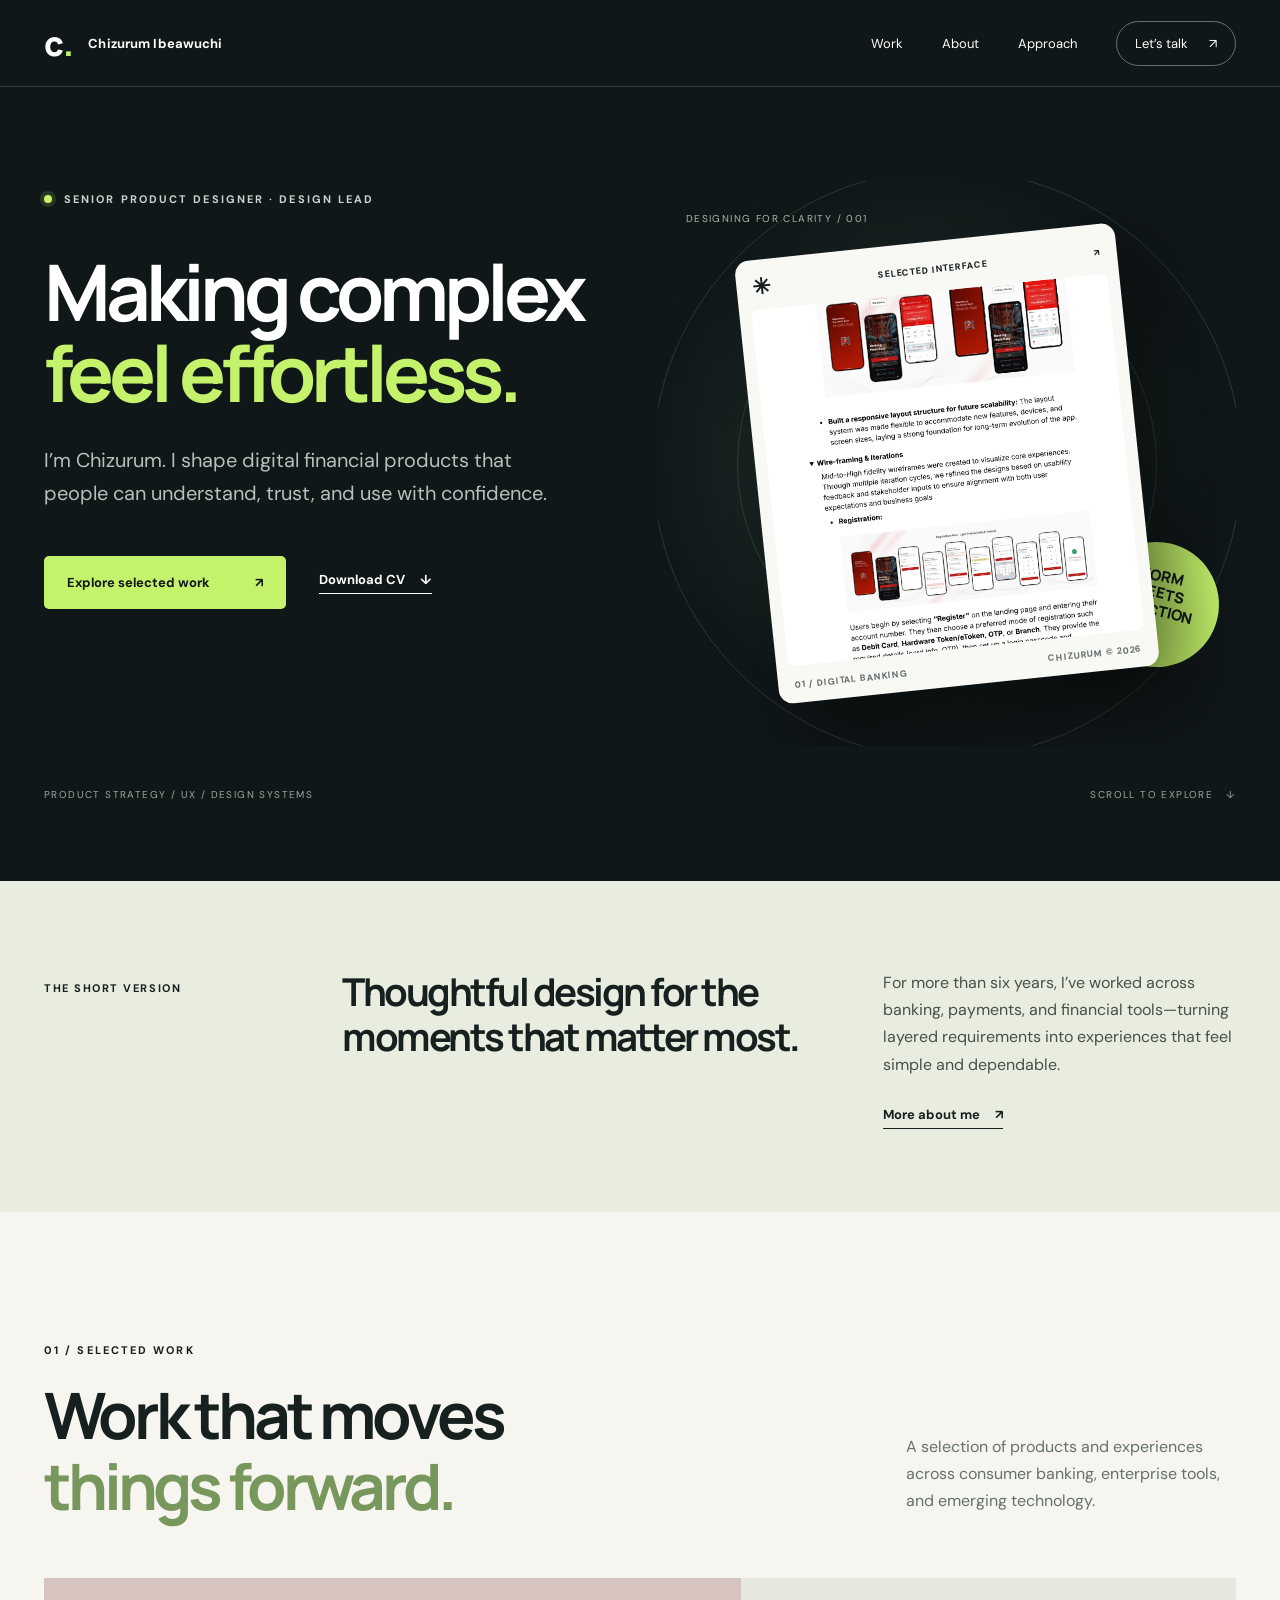
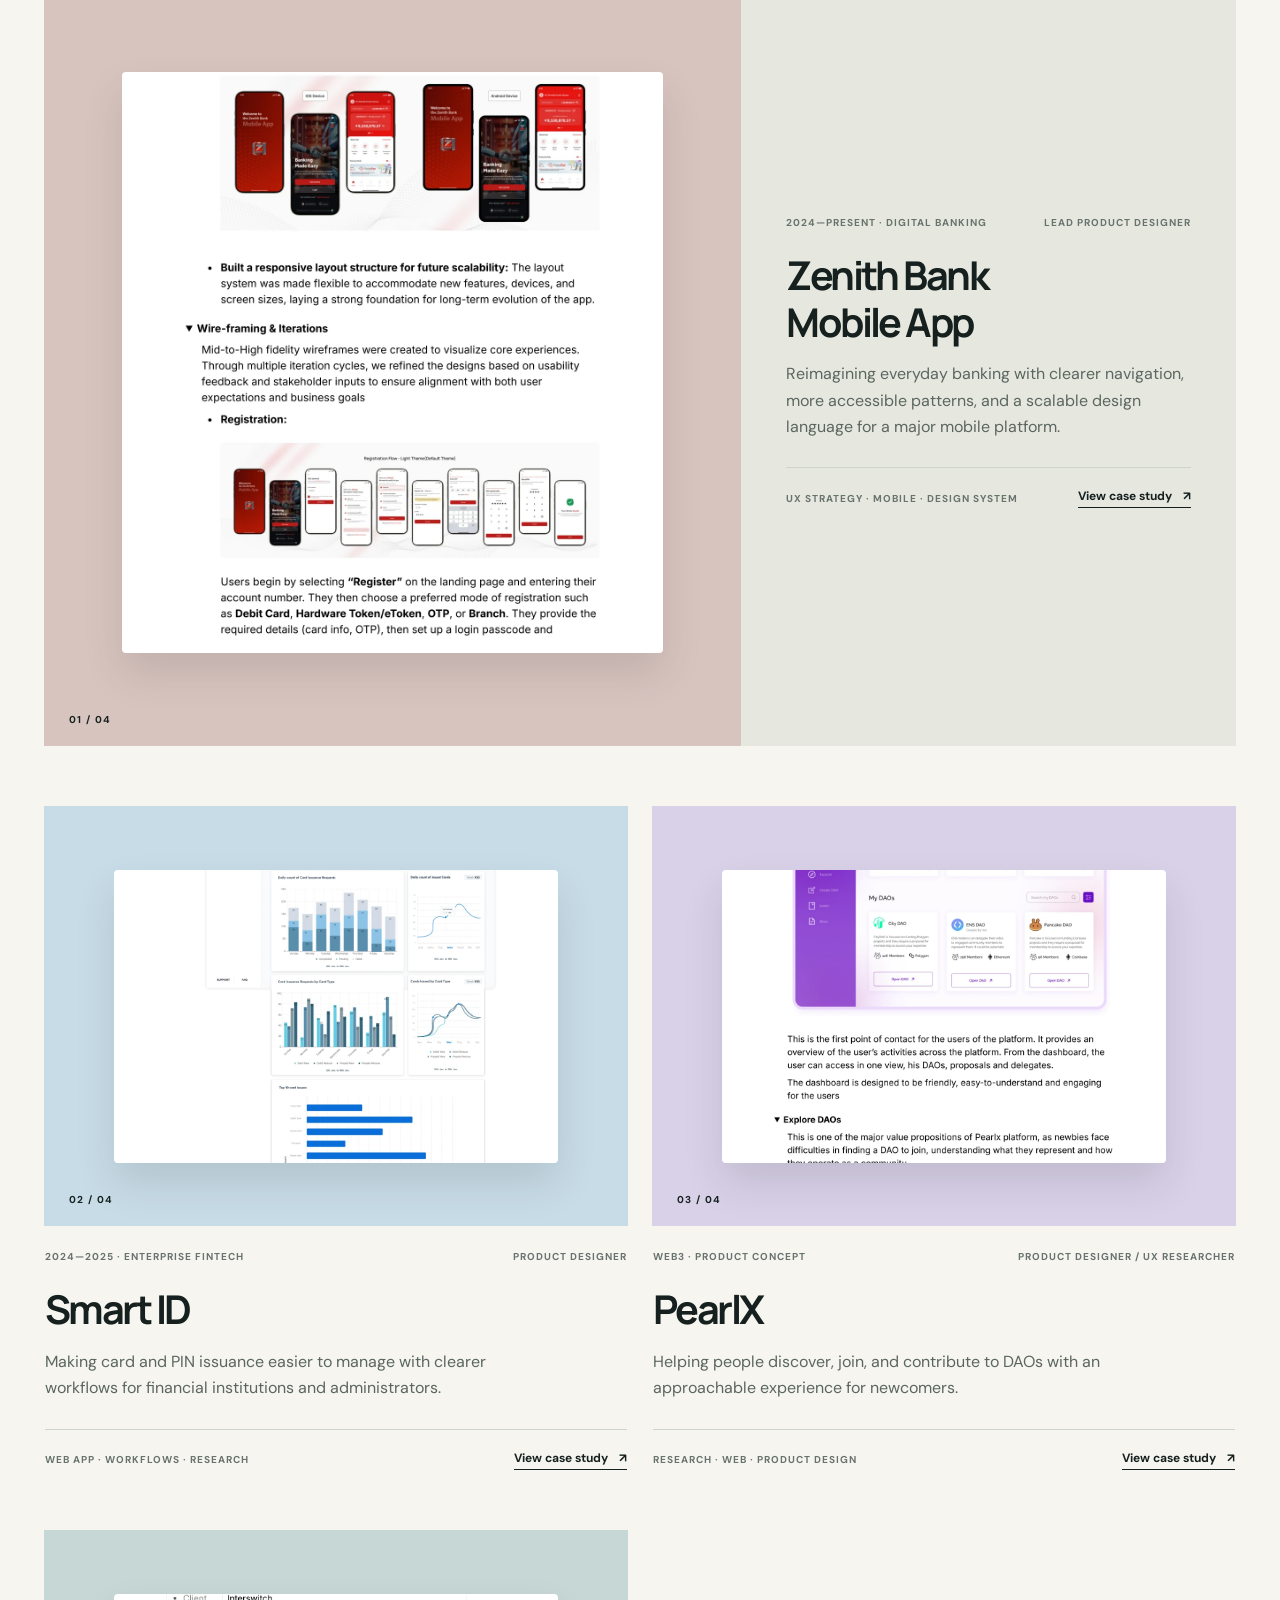
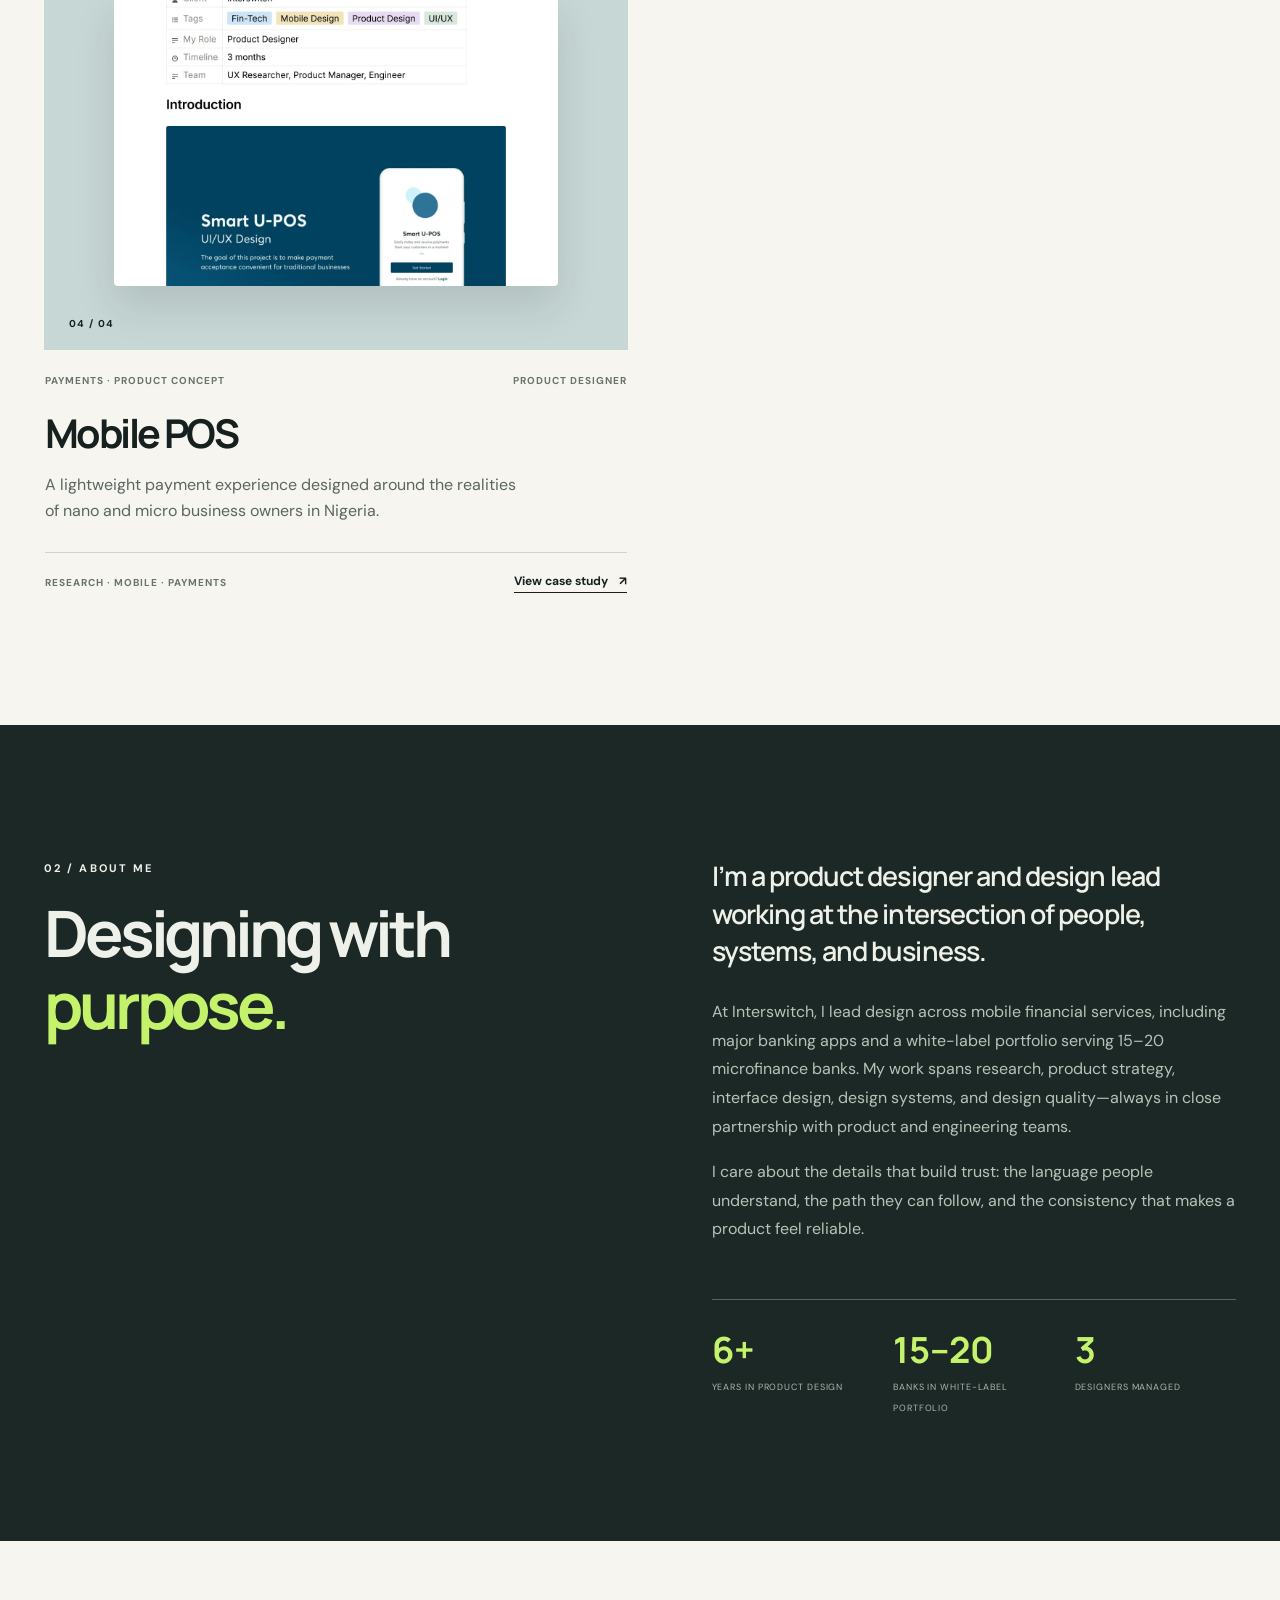
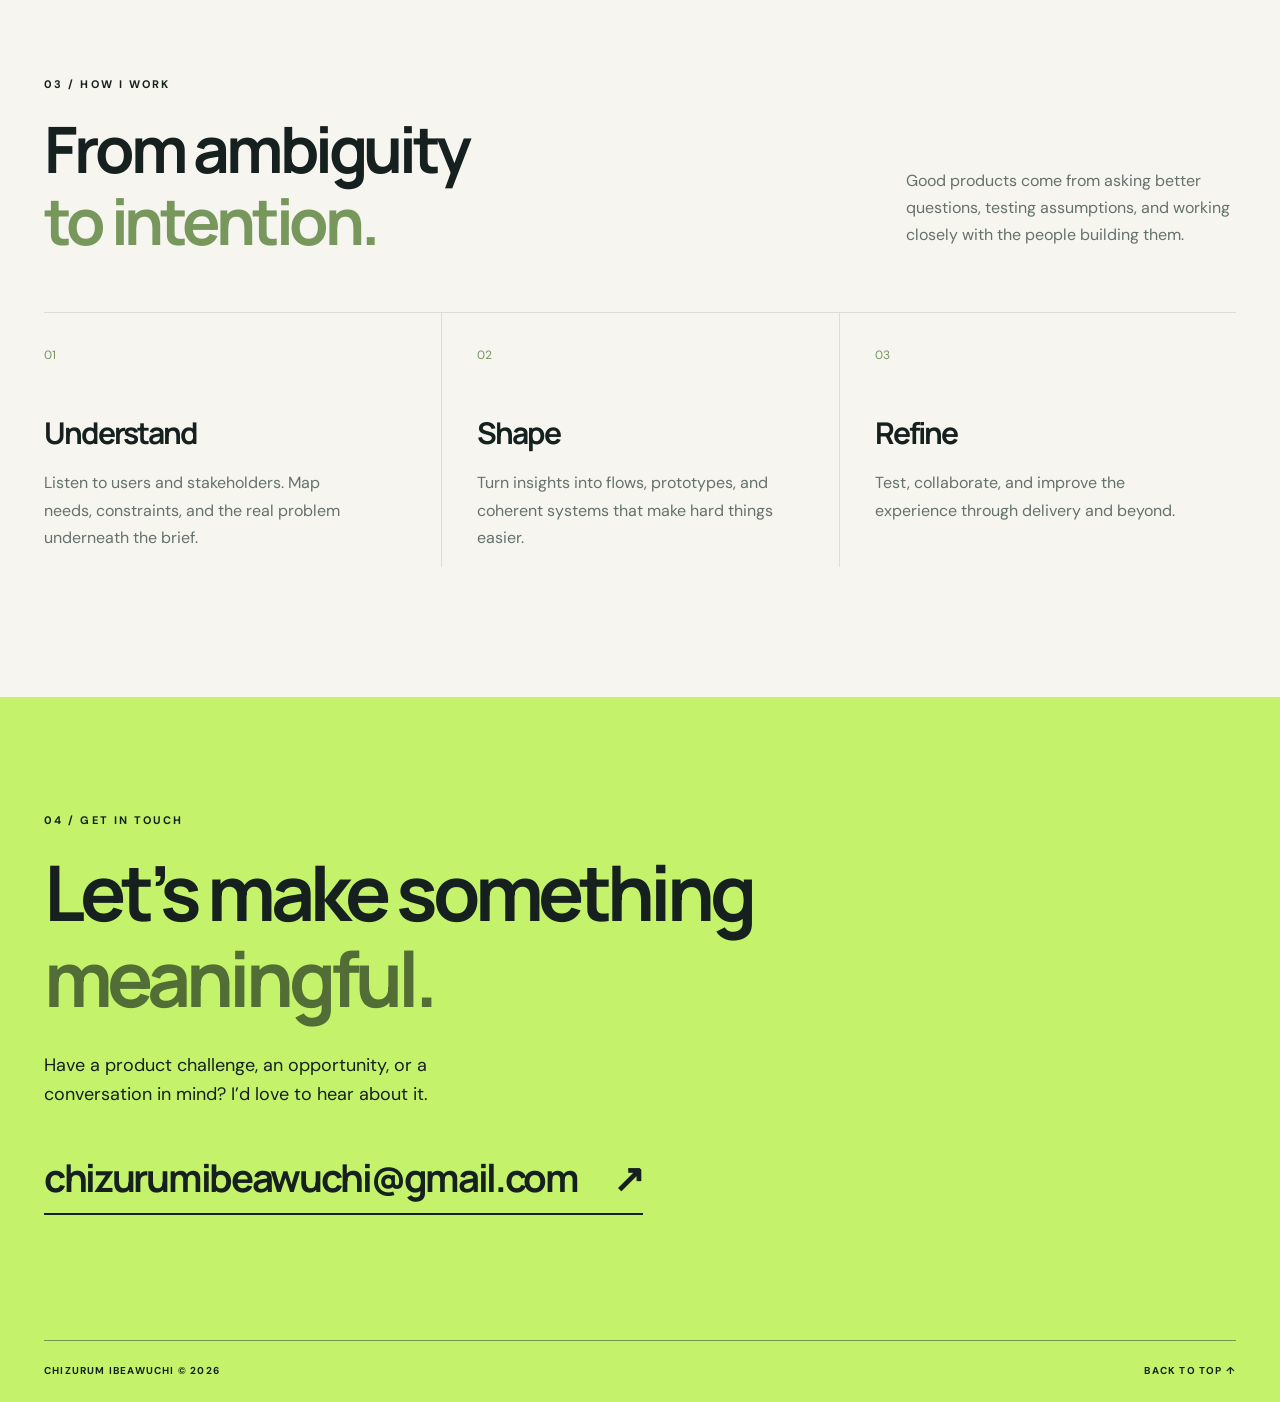
==== index.html @ 9cf3f2aa "first commit on Chizurum's Portfolio" ====
<!doctype html>
<html lang="en">
<head>
  <meta charset="utf-8">
  <meta name="viewport" content="width=device-width, initial-scale=1">
  <meta name="theme-color" content="#101719">
  <meta name="description" content="Chizurum Ibeawuchi is a senior product designer and design lead creating clear, trusted experiences for digital finance.">
  <title>Chizurum Ibeawuchi — Senior Product Designer</title>
  <link rel="stylesheet" href="styles.css">
  <script src="script.js" defer></script>
</head>
<body>
  <a class="skip" href="#main">Skip to content</a>
  <header class="site-header">
    <div class="wrap nav">
      <a class="brand" href="#top" aria-label="Chizurum Ibeawuchi, home"><span class="brand-mark">c<span>.</span></span><span>Chizurum Ibeawuchi</span></a>
      <button class="menu-toggle" type="button" aria-controls="primary-nav" aria-expanded="false" aria-label="Open menu"><span></span><span></span></button>
      <nav id="primary-nav" class="primary-nav" aria-label="Primary navigation">
        <a href="#work">Work</a><a href="#about">About</a><a href="#approach">Approach</a><a href="#contact" class="nav-contact">Let’s talk <span aria-hidden="true">↗</span></a>
      </nav>
    </div>
  </header>

  <main id="main">
    <section class="hero wrap" id="top">
      <div class="hero-copy">
        <p class="eyebrow"><span class="status-dot"></span> SENIOR PRODUCT DESIGNER · DESIGN LEAD</p>
        <h1>Making complex<br><em>feel effortless.</em></h1>
        <p class="hero-intro">I’m Chizurum. I shape digital financial products that people can understand, trust, and use with confidence.</p>
        <div class="hero-actions"><a class="button button-light" href="#work">Explore selected work <span aria-hidden="true">↗</span></a><a class="text-link" href="assets/Chizurum-Ibeawuchi-CV.pdf" download>Download CV <span aria-hidden="true">↓</span></a></div>
      </div>
      <div class="hero-art" aria-label="Abstract editorial composition with a mobile banking design preview">
        <div class="orbit orbit-one"></div><div class="orbit orbit-two"></div><span class="art-label">DESIGNING FOR CLARITY / 001</span>
        <div class="art-panel"><div class="art-panel-head"><span class="art-symbol">✳</span><span>SELECTED INTERFACE</span><span>↗</span></div><img src="assets/zenith.webp" alt="Zenith Bank mobile app interface explorations" fetchpriority="high"><div class="art-panel-foot">01 / DIGITAL BANKING <span>CHIZURUM © 2026</span></div></div>
        <span class="art-stamp">FORM<br>MEETS<br>FUNCTION<span>↗</span></span>
      </div>
      <div class="hero-bottom"><span>PRODUCT STRATEGY / UX / DESIGN SYSTEMS</span><a href="#work">SCROLL TO EXPLORE <span aria-hidden="true">↓</span></a></div>
    </section>

    <section class="intro-band"><div class="wrap intro-grid"><p>THE SHORT VERSION</p><h2>Thoughtful design for the moments that matter most.</h2><div><p>For more than six years, I’ve worked across banking, payments, and financial tools—turning layered requirements into experiences that feel simple and dependable.</p><a href="#about" class="inline-link">More about me <span aria-hidden="true">↗</span></a></div></div></section>

    <section class="work-section wrap" id="work"><div class="section-heading"><div><p class="section-kicker">01 / SELECTED WORK</p><h2>Work that moves<br><em>things forward.</em></h2></div><p>A selection of products and experiences across consumer banking, enterprise tools, and emerging technology.</p></div>
      <div class="projects">
        <article class="project project-featured" id="zenith"><div class="project-visual visual-red"><img src="assets/zenith.webp" alt="Screens from the Zenith Bank mobile app redesign" loading="lazy"><span class="visual-index">01 / 04</span></div><div class="project-info"><div class="project-meta"><span>2024—PRESENT · DIGITAL BANKING</span><span>LEAD PRODUCT DESIGNER</span></div><h3>Zenith Bank<br>Mobile App</h3><p>Reimagining everyday banking with clearer navigation, more accessible patterns, and a scalable design language for a major mobile platform.</p><div class="project-foot"><span>UX STRATEGY · MOBILE · DESIGN SYSTEM</span><a href="case-study.html?project=zenith" aria-label="Read Zenith Bank case study">View case study <span aria-hidden="true">↗</span></a></div></div></article>
        <article class="project" id="smart-id"><div class="project-visual visual-blue"><img src="assets/smart-id.webp" alt="Smart ID reporting dashboard interface" loading="lazy"><span class="visual-index">02 / 04</span></div><div class="project-info"><div class="project-meta"><span>2024—2025 · ENTERPRISE FINTECH</span><span>PRODUCT DESIGNER</span></div><h3>Smart ID</h3><p>Making card and PIN issuance easier to manage with clearer workflows for financial institutions and administrators.</p><div class="project-foot"><span>WEB APP · WORKFLOWS · RESEARCH</span><a href="case-study.html?project=smart-id" aria-label="Read Smart ID case study">View case study <span aria-hidden="true">↗</span></a></div></div></article>
        <article class="project" id="pearlx"><div class="project-visual visual-purple"><img src="assets/pearlx.webp" alt="PearlX DAO discovery interface" loading="lazy"><span class="visual-index">03 / 04</span></div><div class="project-info"><div class="project-meta"><span>WEB3 · PRODUCT CONCEPT</span><span>PRODUCT DESIGNER / UX RESEARCHER</span></div><h3>PearlX</h3><p>Helping people discover, join, and contribute to DAOs with an approachable experience for newcomers.</p><div class="project-foot"><span>RESEARCH · WEB · PRODUCT DESIGN</span><a href="case-study.html?project=pearlx" aria-label="Read PearlX case study">View case study <span aria-hidden="true">↗</span></a></div></div></article>
        <article class="project" id="mobile-pos"><div class="project-visual visual-teal"><img src="assets/mobile-pos.webp" alt="Mobile POS product concept presentation" loading="lazy"><span class="visual-index">04 / 04</span></div><div class="project-info"><div class="project-meta"><span>PAYMENTS · PRODUCT CONCEPT</span><span>PRODUCT DESIGNER</span></div><h3>Mobile POS</h3><p>A lightweight payment experience designed around the realities of nano and micro business owners in Nigeria.</p><div class="project-foot"><span>RESEARCH · MOBILE · PAYMENTS</span><a href="case-study.html?project=mobile-pos" aria-label="Read Mobile POS case study">View case study <span aria-hidden="true">↗</span></a></div></div></article>
      </div>
    </section>

    <section class="about-section" id="about"><div class="wrap about-grid"><div><p class="section-kicker">02 / ABOUT ME</p><h2>Designing with<br><em>purpose.</em></h2></div><div class="about-copy"><p class="lead">I’m a product designer and design lead working at the intersection of people, systems, and business.</p><p>At Interswitch, I lead design across mobile financial services, including major banking apps and a white-label portfolio serving 15–20 microfinance banks. My work spans research, product strategy, interface design, design systems, and design quality—always in close partnership with product and engineering teams.</p><p>I care about the details that build trust: the language people understand, the path they can follow, and the consistency that makes a product feel reliable.</p><div class="about-stats"><div><strong>6+</strong><span>YEARS IN PRODUCT DESIGN</span></div><div><strong>15–20</strong><span>BANKS IN WHITE-LABEL PORTFOLIO</span></div><div><strong>3</strong><span>DESIGNERS MANAGED</span></div></div></div></div></section>

    <section class="approach-section wrap" id="approach"><div class="section-heading"><div><p class="section-kicker">03 / HOW I WORK</p><h2>From ambiguity<br><em>to intention.</em></h2></div><p>Good products come from asking better questions, testing assumptions, and working closely with the people building them.</p></div><div class="approach-grid"><div><span>01</span><h3>Understand</h3><p>Listen to users and stakeholders. Map needs, constraints, and the real problem underneath the brief.</p></div><div><span>02</span><h3>Shape</h3><p>Turn insights into flows, prototypes, and coherent systems that make hard things easier.</p></div><div><span>03</span><h3>Refine</h3><p>Test, collaborate, and improve the experience through delivery and beyond.</p></div></div></section>

    <section class="contact-section" id="contact"><div class="wrap contact-inner"><p class="section-kicker">04 / GET IN TOUCH</p><h2>Let’s make something<br><em>meaningful.</em></h2><p>Have a product challenge, an opportunity, or a conversation in mind? I’d love to hear about it.</p><a class="contact-mail" href="mailto:chizurumibeawuchi@gmail.com">chizurumibeawuchi@gmail.com <span aria-hidden="true">↗</span></a><div class="contact-bottom"><span>CHIZURUM IBEAWUCHI © <span id="year">2026</span></span><a href="#top">BACK TO TOP ↑</a></div></div></section>
  </main>
</body>
</html>
---- styles.css ----
@import url('https://fonts.googleapis.com/css2?family=DM+Sans:wght@400;500;600;700&family=Manrope:wght@400;500;600;700;800&display=swap');
:root{--ink:#15201f;--muted:#65716d;--cream:#f6f5f0;--line:#d9ded6;--accent:#c4f36b;--dark:#101719}*{box-sizing:border-box}html{scroll-behavior:smooth}body{margin:0;background:var(--cream);color:var(--ink);font-family:'DM Sans',Arial,sans-serif}a{color:inherit;text-decoration:none}button{font:inherit}img{display:block;max-width:100%}::selection{background:#c4f36b;color:#15201f}.wrap{width:min(1376px,calc(100% - 88px));margin:auto}.skip{position:absolute;top:-60px;left:20px;background:white;padding:12px;z-index:20}.skip:focus{top:12px}.site-header{background:var(--dark);color:white;position:relative;z-index:10;border-bottom:1px solid #37403c}.nav{height:86px;display:flex;justify-content:space-between;align-items:center}.brand{display:flex;align-items:center;gap:14px;font-size:13px;font-weight:700;letter-spacing:.01em}.brand-mark{font-family:Manrope,sans-serif;font-size:34px;font-weight:800;line-height:1}.brand-mark span{color:var(--accent)}.primary-nav{display:flex;align-items:center;gap:39px;font-size:13px}.primary-nav a:hover,.primary-nav a:focus-visible{color:var(--accent)}.nav-contact{border:1px solid #65706a;padding:13px 18px;border-radius:30px}.nav-contact span{margin-left:18px}.menu-toggle{display:none}.hero{min-height:750px;background:var(--dark);color:white;display:grid;grid-template-columns:1.03fr .97fr;position:relative;padding-top:94px;padding-bottom:80px}.hero:before{content:'';position:absolute;inset:0 calc((min(1376px,100vw - 88px) - 100vw)/2);background:var(--dark);z-index:-1}.eyebrow,.section-kicker{font-size:11px;font-weight:700;letter-spacing:.19em}.eyebrow{color:#cbd3ca;display:flex;align-items:center;gap:12px}.status-dot{height:8px;width:8px;background:var(--accent);border-radius:50%;box-shadow:0 0 0 4px #c4f36b24}.hero h1,h2,h3{font-family:Manrope,Arial,sans-serif;letter-spacing:-.065em}.hero h1{font-size:clamp(64px,6.1vw,104px);line-height:1.04;margin:45px 0 31px;font-weight:700}.hero h1 em,.section-heading h2 em,.about-grid h2 em,.contact-inner h2 em{font-style:normal;color:var(--accent)}.hero-intro{color:#b7c0b9;font-size:20px;line-height:1.65;max-width:520px}.hero-actions{display:flex;align-items:center;gap:33px;margin-top:46px}.button{display:inline-flex;align-items:center;gap:45px;padding:18px 23px;border-radius:5px;font-weight:700;font-size:13px;transition:transform .2s,background .2s}.button:hover{transform:translateY(-3px)}.button-light{background:var(--accent);color:var(--dark)}.button-light:hover{background:#d7ff8d}.text-link,.inline-link{font-size:13px;font-weight:700;border-bottom:1px solid currentColor;padding-bottom:5px}.text-link span,.inline-link span{margin-left:12px}.hero-art{min-height:565px;position:relative;display:flex;align-items:center;justify-content:center;overflow:hidden;background:radial-gradient(circle at 47% 48%,#293b34,#101719 66%)}.orbit{position:absolute;border:1px solid #67816450;border-radius:50%;width:590px;height:590px}.orbit-two{width:420px;height:420px}.art-label{position:absolute;top:31px;left:28px;color:#acb9aa;font-size:10px;letter-spacing:.14em}.art-panel{position:relative;width:min(66%,385px);height:445px;background:#f8f8f5;border-radius:14px;padding:12px;box-shadow:24px 34px 75px #0008;transform:rotate(-6deg);z-index:1;display:flex;flex-direction:column}.art-panel-head,.art-panel-foot{color:#17201c;display:flex;justify-content:space-between;align-items:center;font-size:9px;letter-spacing:.1em;font-weight:800;padding:5px 4px 11px}.art-symbol{font-size:22px;line-height:1}.art-panel img{width:100%;height:calc(100% - 63px);object-fit:cover;object-position:center 48%;border-radius:8px}.art-panel-foot{padding:13px 4px 3px;color:#66716b}.art-stamp{position:absolute;right:3%;bottom:14%;background:var(--accent);color:#15201f;border-radius:50%;width:125px;height:125px;display:flex;flex-direction:column;justify-content:center;align-items:center;text-align:center;transform:rotate(13deg);font:800 15px/1.18 Manrope}.art-stamp span{margin-top:5px}.hero-bottom{grid-column:1/-1;display:flex;justify-content:space-between;align-self:end;padding-top:42px;color:#9aaa9f;font-size:10px;letter-spacing:.14em}.hero-bottom a:hover{color:var(--accent)}.hero-bottom a span{margin-left:8px}.intro-band{background:#e9eddf;padding:88px 0}.intro-grid{display:grid;grid-template-columns:1fr 2fr 1.45fr;gap:55px;align-items:start}.intro-grid>p{font-size:11px;font-weight:700;letter-spacing:.14em;margin-top:12px}.intro-grid h2{font-size:clamp(31px,3vw,46px);line-height:1.18;margin:0}.intro-grid>div p{line-height:1.7;color:#46514b;margin:0 0 25px}.section-heading{display:flex;align-items:end;justify-content:space-between;gap:40px;margin-bottom:56px}.section-heading h2,.about-grid h2,.contact-inner h2{font-size:clamp(45px,5vw,75px);line-height:1.12;margin:22px 0 0}.section-heading h2 em,.about-grid h2 em{color:#78975c}.section-heading>p{max-width:330px;line-height:1.7;color:var(--muted);margin:0 0 8px}.work-section{padding-top:120px;padding-bottom:132px}.projects{display:grid;grid-template-columns:repeat(2,1fr);gap:60px 24px}.project{min-width:0}.project-featured{grid-column:span 2;display:grid;grid-template-columns:1.17fr .83fr;min-height:520px}.project-visual{height:420px;position:relative;overflow:hidden;padding:34px;display:flex;align-items:center;justify-content:center}.project-featured .project-visual{height:auto}.visual-red{background:#d8c4bf}.visual-blue{background:#c8dce7}.visual-purple{background:#d9d1e8}.visual-teal{background:#c7d7d5}.project-visual img{width:86%;height:83%;object-fit:cover;object-position:center;border-radius:4px;box-shadow:0 20px 40px #1a24241f;transition:transform .5s}.project:hover .project-visual img{transform:scale(1.045) rotate(-1deg)}.visual-index{position:absolute;bottom:20px;left:25px;font-size:10px;letter-spacing:.14em;font-weight:700}.project-info{padding:24px 1px 0}.project-featured .project-info{background:#e6e8df;padding:51px 45px;display:flex;flex-direction:column;justify-content:center}.project-meta,.project-foot{display:flex;justify-content:space-between;gap:16px;font-size:10px;letter-spacing:.1em;font-weight:700;color:#68736e}.project h3{font-size:clamp(32px,3.1vw,49px);line-height:1.17;margin:23px 0 16px}.project-info>p{max-width:480px;line-height:1.65;color:#5b6660;margin:0 0 27px}.project-foot{border-top:1px solid #cdd5cb;padding-top:20px;align-items:center}.project-foot a{color:var(--ink);font-size:12px;letter-spacing:0;white-space:nowrap;border-bottom:1px solid var(--ink);padding-bottom:3px}.project-foot a span{margin-left:8px}.project-foot a:hover{color:#698b3f}.about-section{background:#1c2826;color:#eef1e9;padding:125px 0}.about-grid{display:grid;grid-template-columns:1fr 1fr;gap:12%}.about-grid h2 em{color:var(--accent)}.about-copy .lead{font:600 clamp(23px,2.1vw,31px)/1.4 Manrope;letter-spacing:-.035em;margin:7px 0 28px}.about-copy>p:not(.lead){line-height:1.8;color:#b7c3b8}.about-stats{display:grid;grid-template-columns:repeat(3,1fr);gap:20px;margin-top:55px;padding-top:25px;border-top:1px solid #56645a}.about-stats strong{display:block;color:var(--accent);font:700 36px Manrope}.about-stats span{font-size:9px;letter-spacing:.1em;color:#a9baaa}.approach-section{padding-top:125px;padding-bottom:130px}.approach-grid{display:grid;grid-template-columns:repeat(3,1fr);border-top:1px solid var(--line)}.approach-grid>div{padding:30px 35px 0 0}.approach-grid>div+div{border-left:1px solid var(--line);padding-left:35px}.approach-grid span{font-size:12px;color:#77945e}.approach-grid h3{font-size:30px;margin:48px 0 12px}.approach-grid p{line-height:1.7;color:var(--muted);max-width:310px}.contact-section{background:#c4f36b;padding:105px 0 25px}.contact-inner h2{font-size:clamp(52px,6vw,91px)}.contact-inner h2 em{color:#526d35}.contact-inner>p:not(.section-kicker){font-size:18px;max-width:460px;line-height:1.6;margin:30px 0 42px}.contact-mail{font:700 clamp(20px,3vw,42px) Manrope;letter-spacing:-.06em;border-bottom:2px solid currentColor;padding-bottom:9px;display:inline-flex;align-items:center;gap:35px;max-width:100%;overflow-wrap:anywhere}.contact-mail:hover{opacity:.65}.contact-bottom{display:flex;justify-content:space-between;margin-top:125px;border-top:1px solid #73954c;padding-top:23px;font-size:10px;letter-spacing:.12em;font-weight:700}.case-main{background:var(--cream)}.case-hero{padding:80px 0 60px}.back-link{font-size:12px;font-weight:700;border-bottom:1px solid;padding-bottom:5px}.case-hero h1{font:700 clamp(58px,7vw,110px)/1.04 Manrope;letter-spacing:-.075em;margin:55px 0 25px}.case-hero>p{max-width:680px;font-size:21px;line-height:1.55;color:#53615a}.case-cover{height:580px;display:flex;align-items:center;justify-content:center;padding:55px}.case-cover img{width:min(850px,90%);height:90%;object-fit:cover;object-position:center;box-shadow:0 22px 65px #0002}.case-body{display:grid;grid-template-columns:1fr 2fr;gap:80px;padding-top:80px;padding-bottom:130px}.case-aside{font-size:11px;letter-spacing:.08em;font-weight:700}.case-aside div{padding:16px 0;border-top:1px solid var(--line)}.case-aside span{display:block;color:#77857c;margin-bottom:7px}.case-content section{margin-bottom:55px}.case-content h2{font-size:34px;margin:0 0 18px}.case-content p,.case-content li{font-size:17px;line-height:1.8;color:#56635d}.case-content ul{padding-left:20px}.case-next{border-top:1px solid var(--line);padding:35px 0 100px;font-size:18px;font-weight:700}.case-next a{border-bottom:1px solid}
.hero{box-shadow:0 0 0 100vmax var(--dark);clip-path:inset(0 -100vmax)}
@media(max-width:1000px){.wrap{width:min(100% - 48px,1376px)}.hero{grid-template-columns:1fr 1fr;padding-top:65px}.hero h1{font-size:clamp(55px,6vw,76px)}.hero-art{min-height:480px}.intro-grid{grid-template-columns:1fr 2fr}.intro-grid>div{grid-column:2}.project-featured{grid-template-columns:1fr 1fr}.project-featured .project-info{padding:30px}.project-meta{flex-wrap:wrap}.about-grid{gap:7%}}
@media(max-width:700px){.wrap{width:calc(100% - 36px)}.nav{height:70px}.brand{font-size:12px}.menu-toggle{display:flex;flex-direction:column;justify-content:center;gap:6px;width:42px;height:42px;border:1px solid #5f6c61;background:transparent;border-radius:4px;padding:10px}.menu-toggle span{height:2px;width:100%;background:white}.primary-nav{display:none;position:absolute;top:70px;left:0;right:0;padding:22px 18px 30px;background:var(--dark);flex-direction:column;align-items:stretch;gap:22px;border-bottom:1px solid #56645a}.primary-nav.open{display:flex}.nav-contact{width:max-content}.hero{display:flex;flex-direction:column;padding-top:70px;padding-bottom:32px}.hero h1{font-size:clamp(53px,10.8vw,78px);margin:31px 0 22px}.hero-intro{font-size:17px}.hero-actions{gap:24px;flex-wrap:wrap;margin-top:30px}.hero-art{margin-top:64px;min-height:490px}.hero-bottom{gap:15px;line-height:1.5}.intro-band{padding:65px 0}.intro-grid{display:block}.intro-grid h2{margin:25px 0}.work-section{padding-top:85px;padding-bottom:90px}.section-heading{display:block;margin-bottom:38px}.section-heading>p{margin-top:25px}.projects{display:block}.project{margin-bottom:50px}.project-featured{display:block;min-height:0}.project-visual,.project-featured .project-visual{height:340px}.project-featured .project-info{padding:28px}.project-info{padding-top:20px}.project h3{font-size:38px}.project-foot{align-items:flex-start;flex-direction:column}.about-section{padding:85px 0}.about-grid{display:block}.about-copy{margin-top:36px}.about-stats{gap:12px}.about-stats strong{font-size:27px}.approach-section{padding-top:85px;padding-bottom:85px}.approach-grid{display:block}.approach-grid>div,.approach-grid>div+div{border-left:0;border-bottom:1px solid var(--line);padding:22px 0 27px}.approach-grid h3{margin:20px 0 10px}.contact-section{padding-top:85px}.contact-inner h2{font-size:clamp(50px,10vw,73px)}.contact-mail{font-size:clamp(18px,4.4vw,31px);gap:12px}.contact-bottom{margin-top:100px}.case-hero{padding:50px 0}.case-hero h1{margin:45px 0 20px}.case-cover{height:370px;padding:22px}.case-body{display:block;padding-top:50px;padding-bottom:65px}.case-aside{display:grid;grid-template-columns:1fr 1fr;gap:10px;margin-bottom:50px}.case-content h2{font-size:29px}}
@media(prefers-reduced-motion:reduce){html{scroll-behavior:auto}*,*:before,*:after{transition:none!important;animation:none!important}}
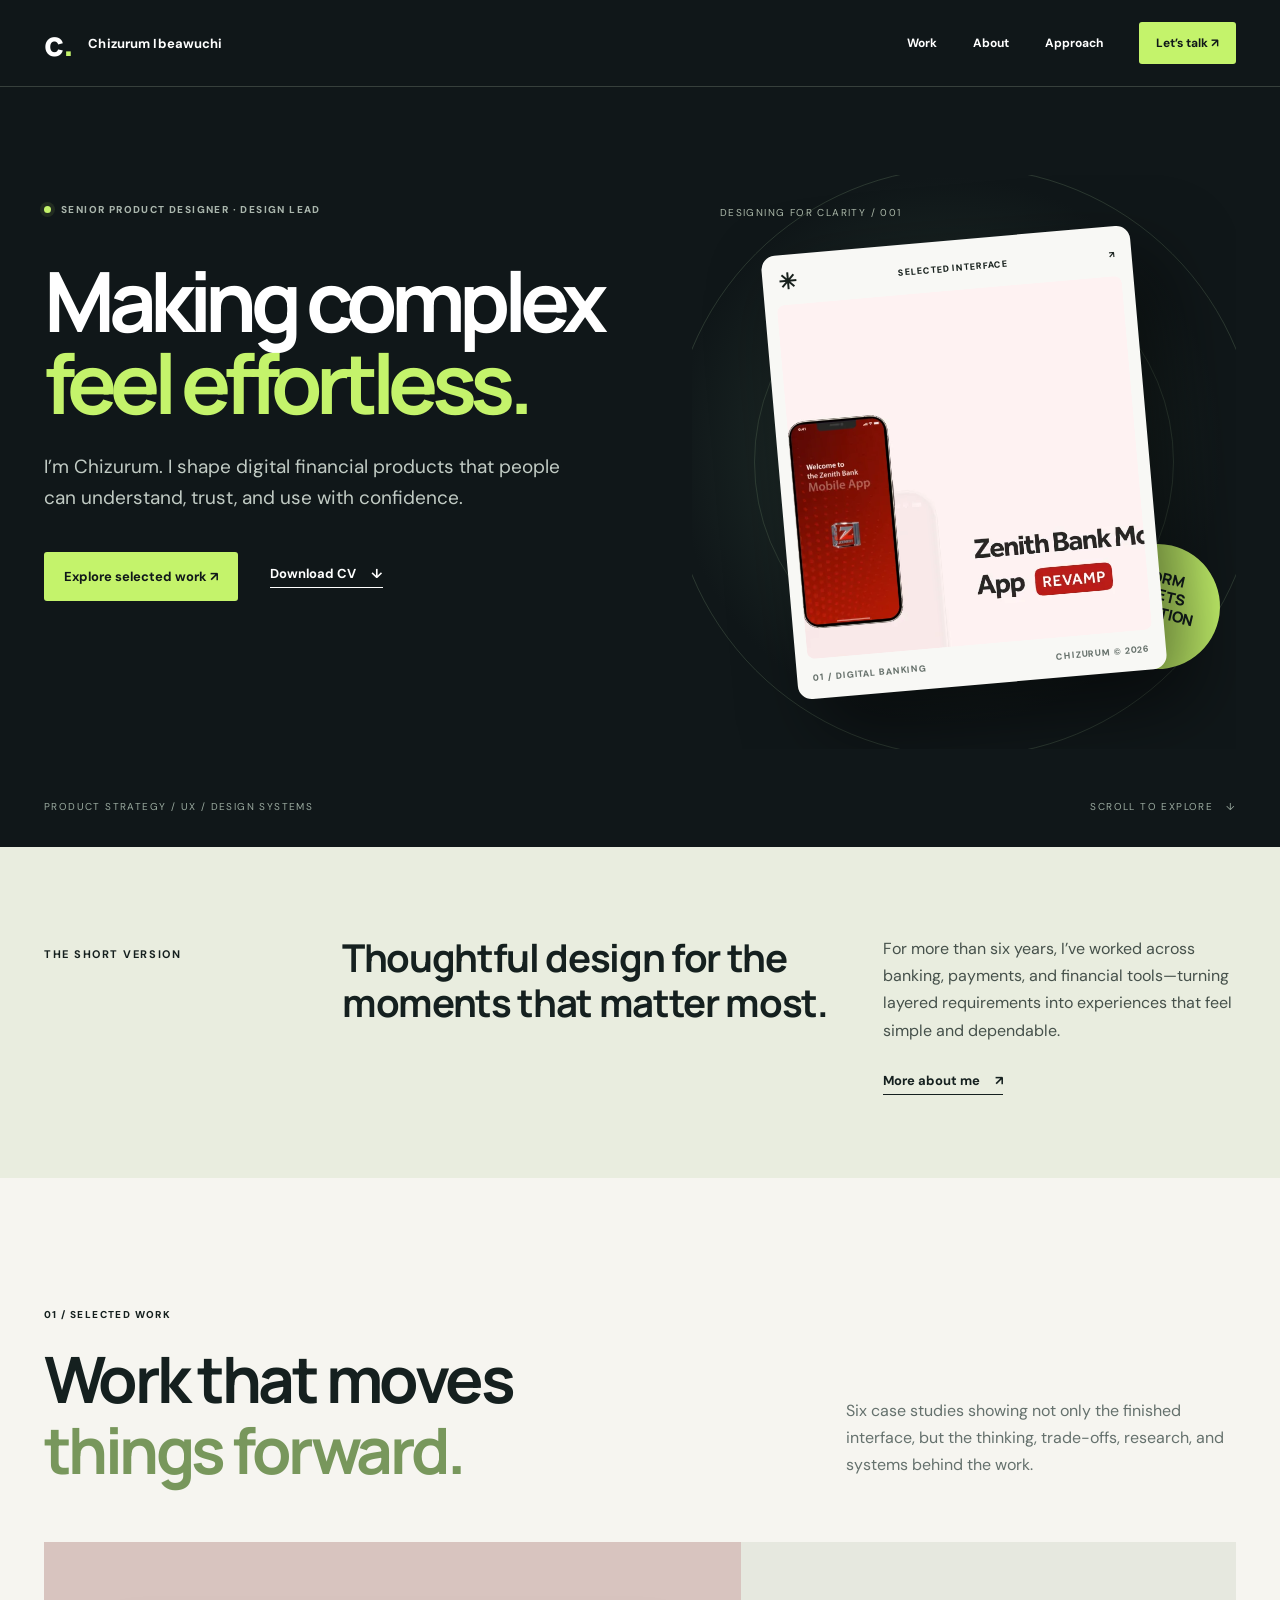
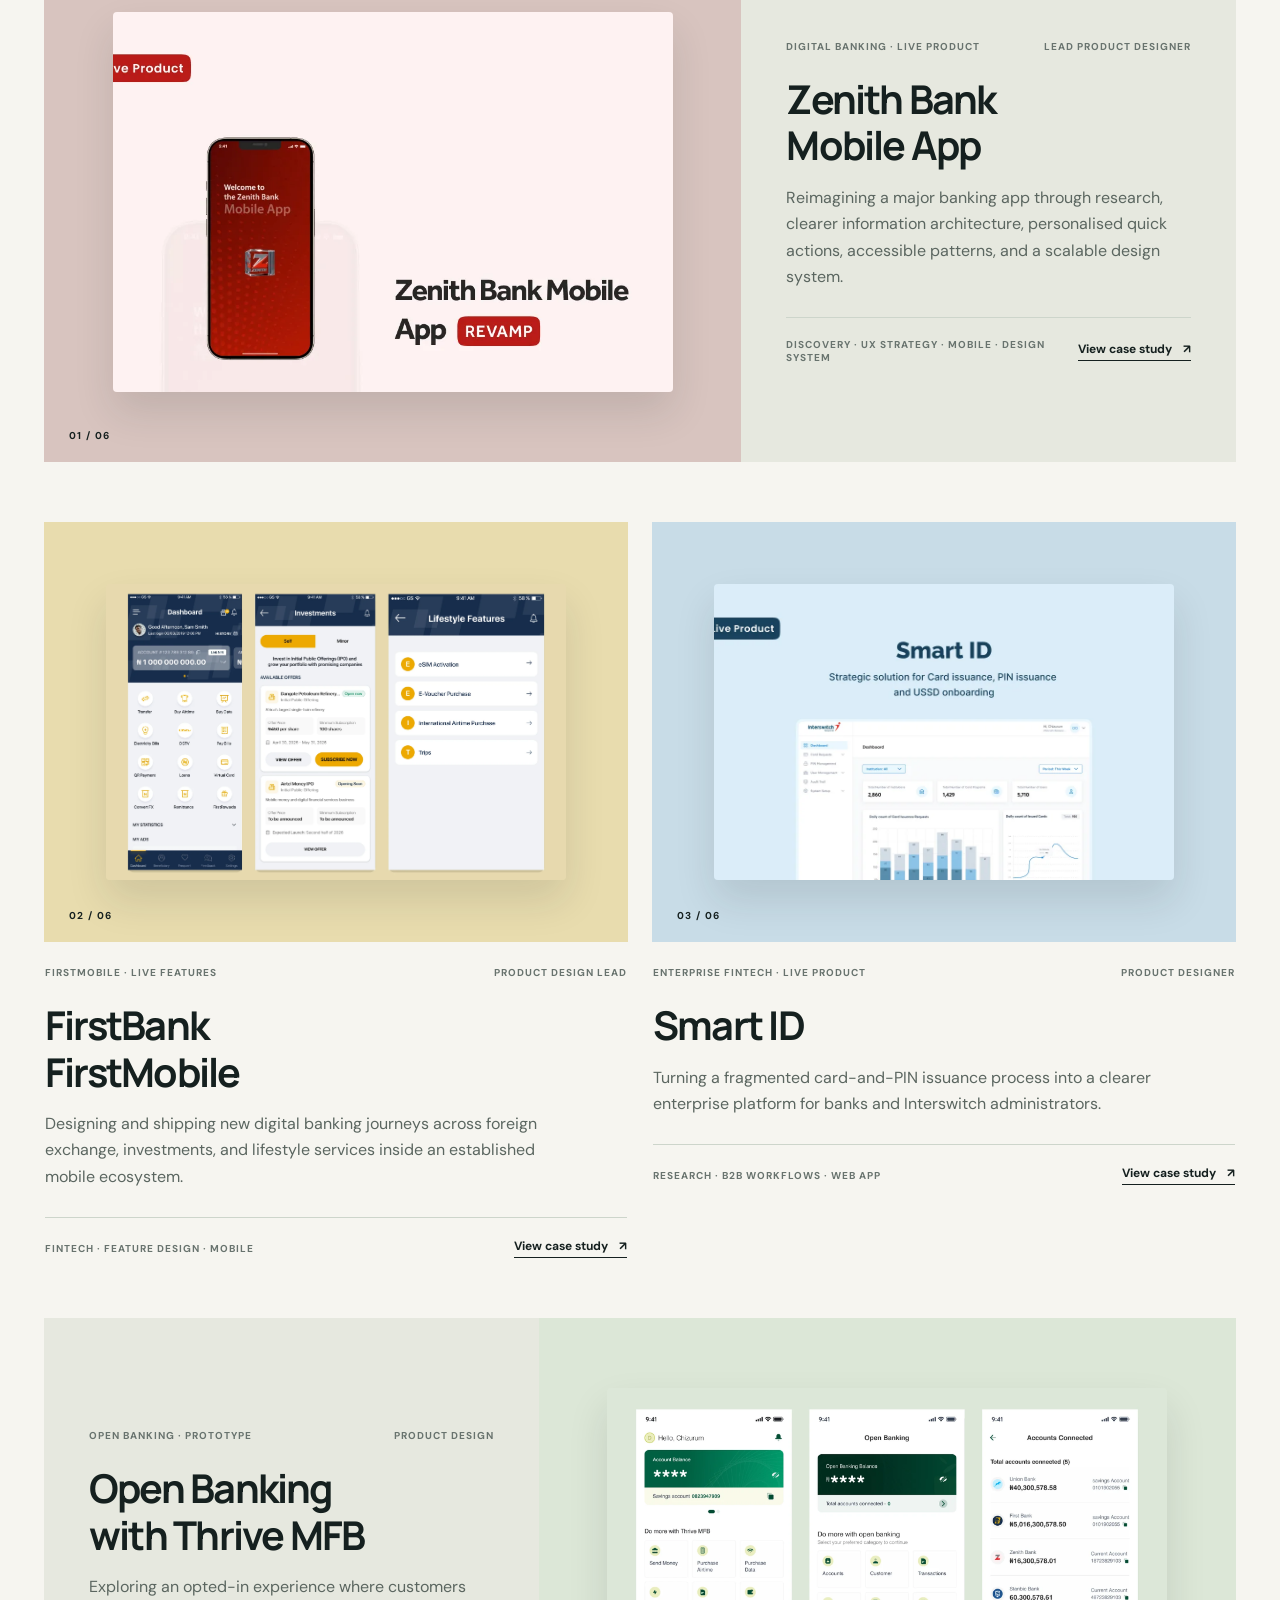
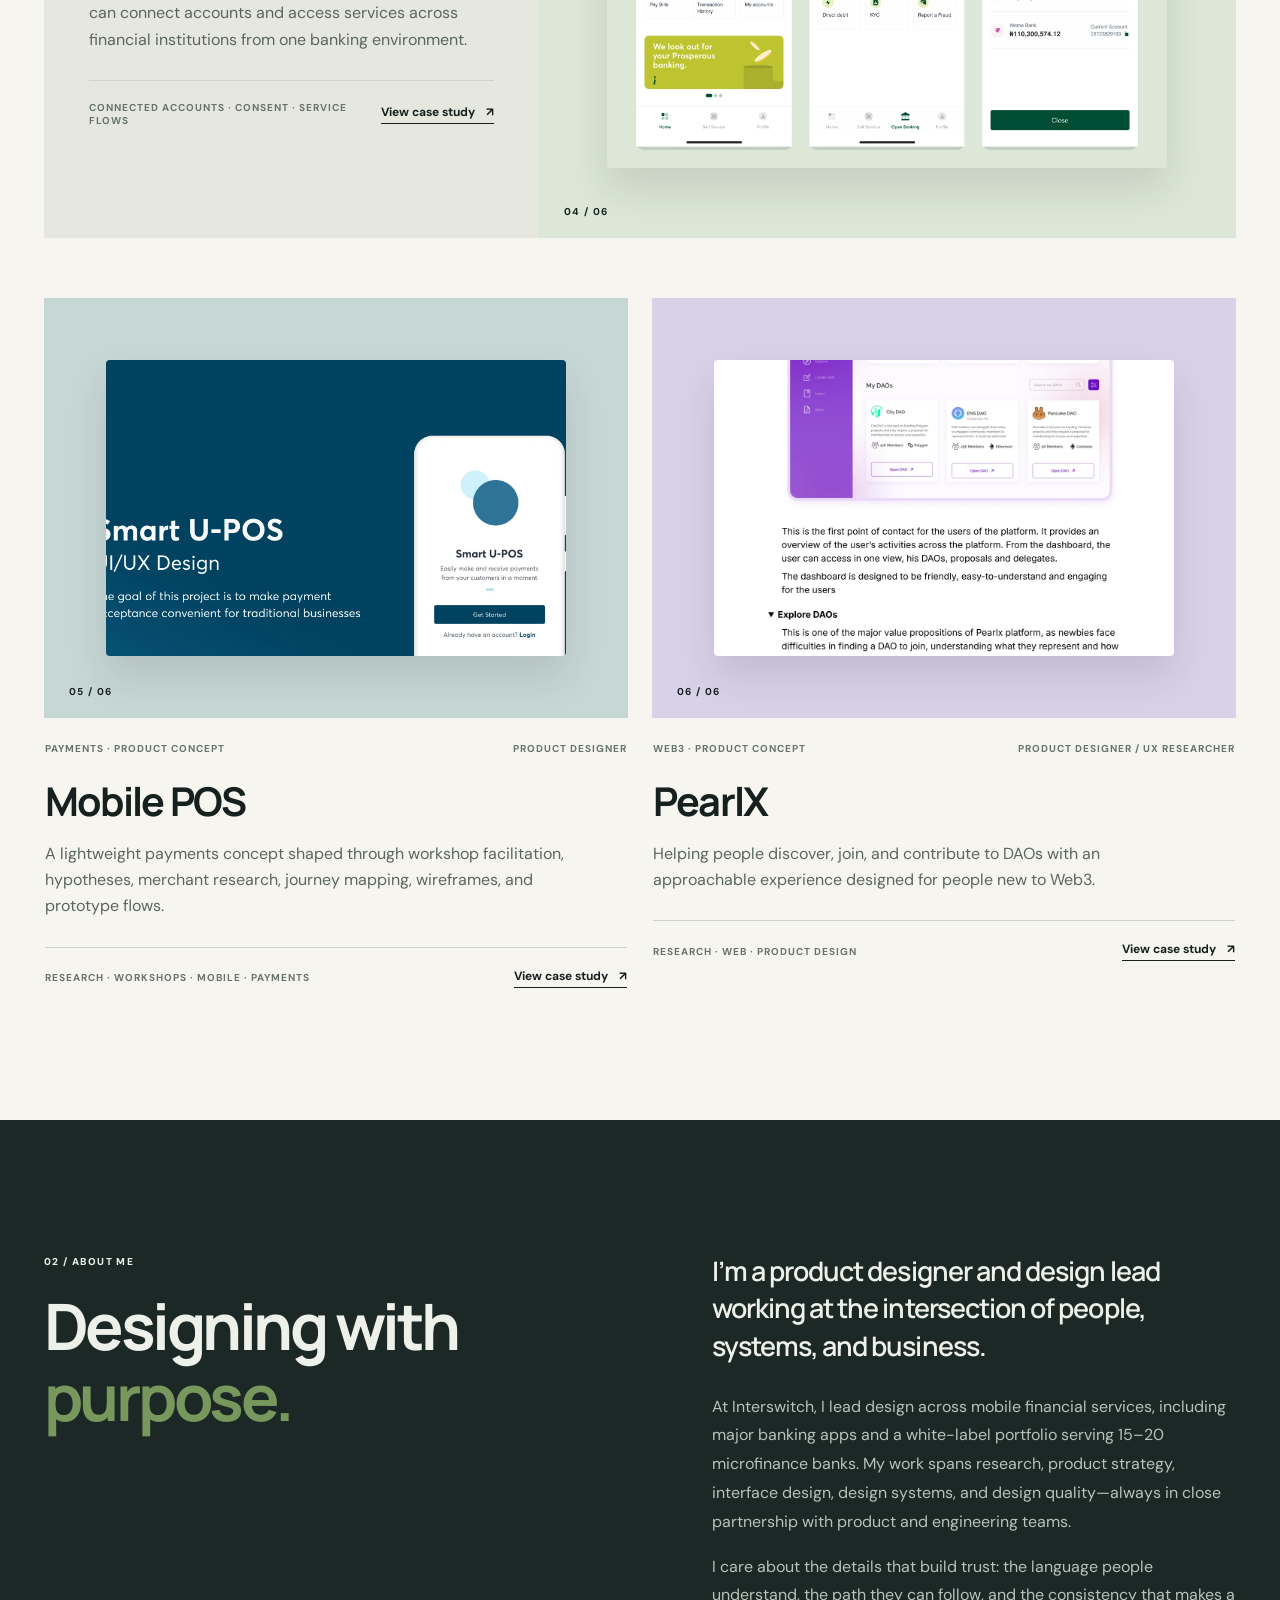
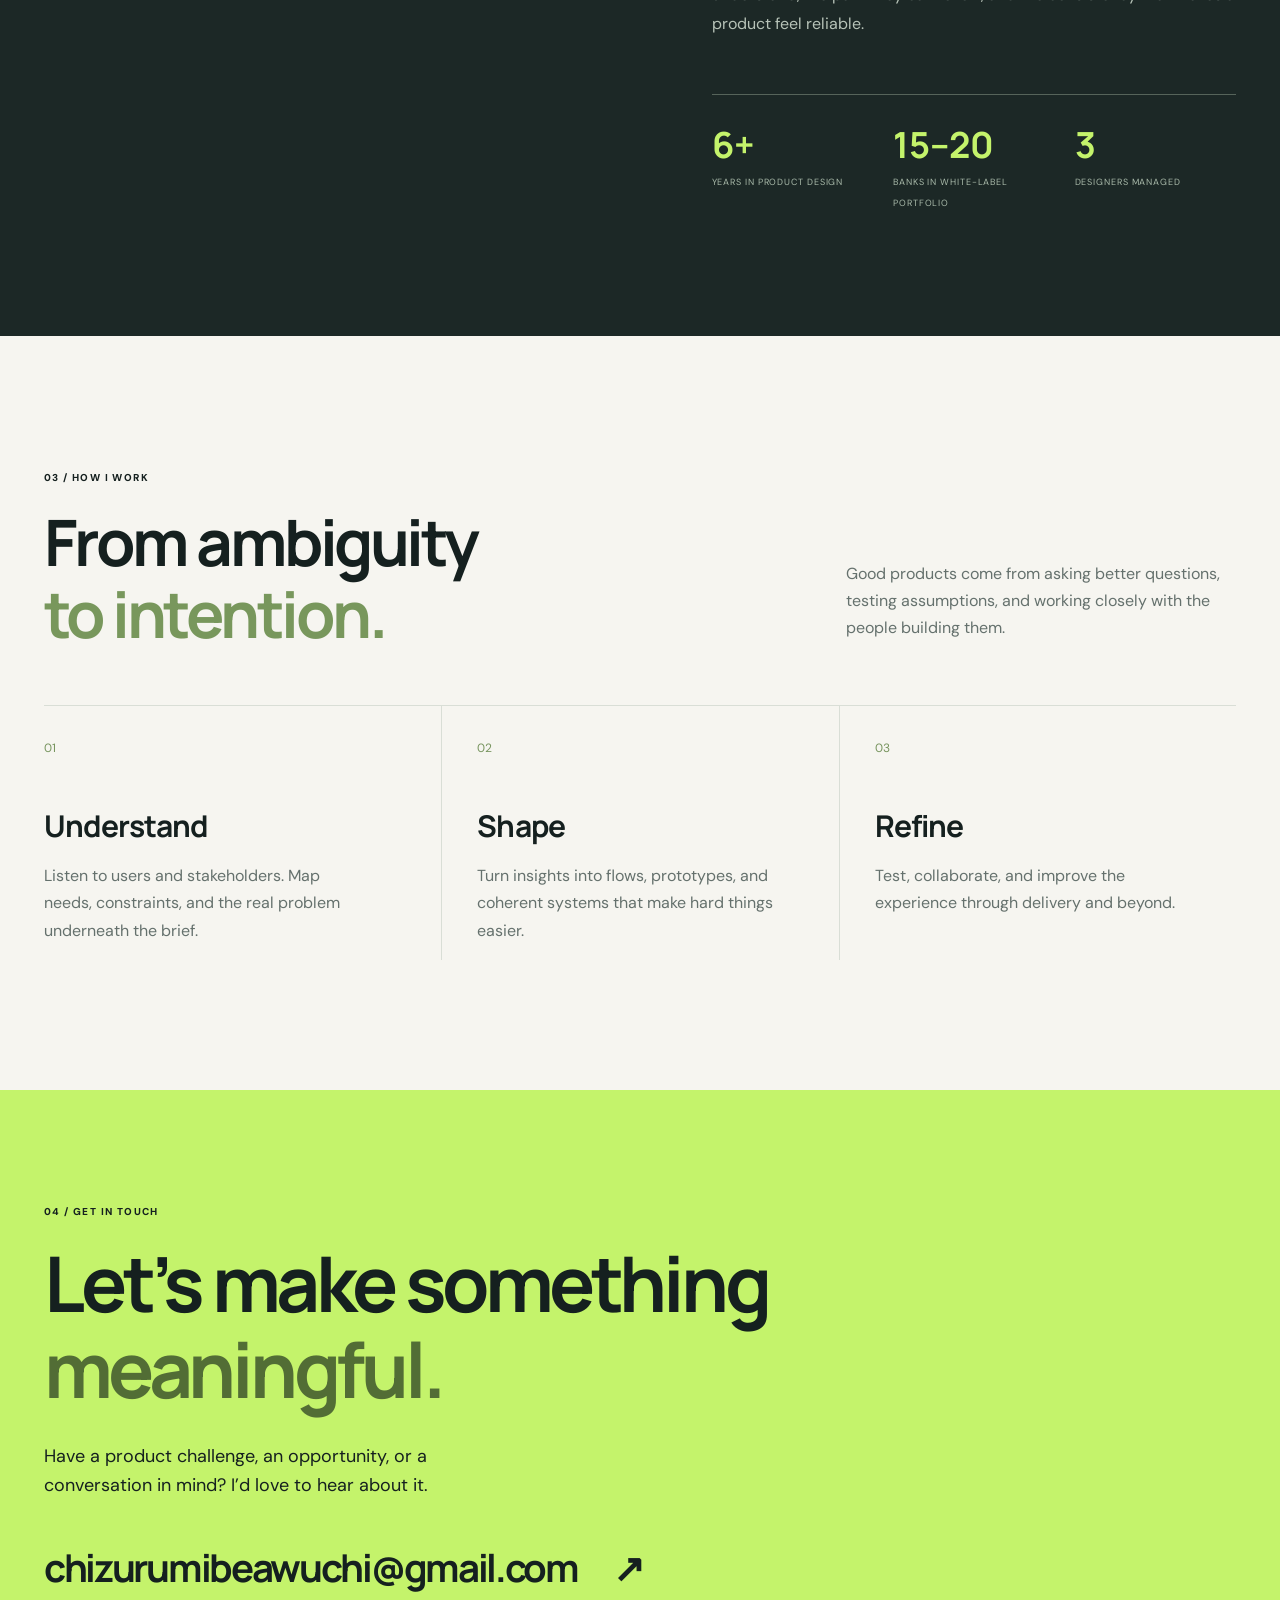
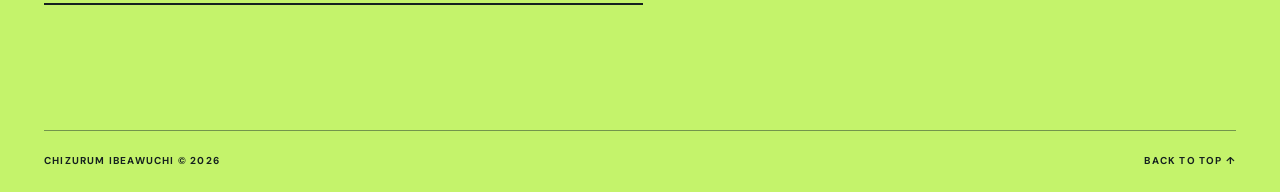
==== commit c63b80cb: "updated the portfolio with the requested edits" ====
--- a/index.html
+++ b/index.html
@@ -31,7 +31,7 @@
       </div>
       <div class="hero-art" aria-label="Abstract editorial composition with a mobile banking design preview">
         <div class="orbit orbit-one"></div><div class="orbit orbit-two"></div><span class="art-label">DESIGNING FOR CLARITY / 001</span>
-        <div class="art-panel"><div class="art-panel-head"><span class="art-symbol">✳</span><span>SELECTED INTERFACE</span><span>↗</span></div><img src="assets/zenith.webp" alt="Zenith Bank mobile app interface explorations" fetchpriority="high"><div class="art-panel-foot">01 / DIGITAL BANKING <span>CHIZURUM © 2026</span></div></div>
+        <div class="art-panel"><div class="art-panel-head"><span class="art-symbol">✳</span><span>SELECTED INTERFACE</span><span>↗</span></div><img src="assets/projects/zenith/cover.webp" alt="Zenith Bank mobile app redesign cover" fetchpriority="high"><div class="art-panel-foot">01 / DIGITAL BANKING <span>CHIZURUM © 2026</span></div></div>
         <span class="art-stamp">FORM<br>MEETS<br>FUNCTION<span>↗</span></span>
       </div>
       <div class="hero-bottom"><span>PRODUCT STRATEGY / UX / DESIGN SYSTEMS</span><a href="#work">SCROLL TO EXPLORE <span aria-hidden="true">↓</span></a></div>
@@ -39,12 +39,20 @@
 
     <section class="intro-band"><div class="wrap intro-grid"><p>THE SHORT VERSION</p><h2>Thoughtful design for the moments that matter most.</h2><div><p>For more than six years, I’ve worked across banking, payments, and financial tools—turning layered requirements into experiences that feel simple and dependable.</p><a href="#about" class="inline-link">More about me <span aria-hidden="true">↗</span></a></div></div></section>
 
-    <section class="work-section wrap" id="work"><div class="section-heading"><div><p class="section-kicker">01 / SELECTED WORK</p><h2>Work that moves<br><em>things forward.</em></h2></div><p>A selection of products and experiences across consumer banking, enterprise tools, and emerging technology.</p></div>
+    <section class="work-section wrap" id="work">
+      <div class="section-heading"><div><p class="section-kicker">01 / SELECTED WORK</p><h2>Work that moves<br><em>things forward.</em></h2></div><p>Six case studies showing not only the finished interface, but the thinking, trade-offs, research, and systems behind the work.</p></div>
       <div class="projects">
-        <article class="project project-featured" id="zenith"><div class="project-visual visual-red"><img src="assets/zenith.webp" alt="Screens from the Zenith Bank mobile app redesign" loading="lazy"><span class="visual-index">01 / 04</span></div><div class="project-info"><div class="project-meta"><span>2024—PRESENT · DIGITAL BANKING</span><span>LEAD PRODUCT DESIGNER</span></div><h3>Zenith Bank<br>Mobile App</h3><p>Reimagining everyday banking with clearer navigation, more accessible patterns, and a scalable design language for a major mobile platform.</p><div class="project-foot"><span>UX STRATEGY · MOBILE · DESIGN SYSTEM</span><a href="case-study.html?project=zenith" aria-label="Read Zenith Bank case study">View case study <span aria-hidden="true">↗</span></a></div></div></article>
-        <article class="project" id="smart-id"><div class="project-visual visual-blue"><img src="assets/smart-id.webp" alt="Smart ID reporting dashboard interface" loading="lazy"><span class="visual-index">02 / 04</span></div><div class="project-info"><div class="project-meta"><span>2024—2025 · ENTERPRISE FINTECH</span><span>PRODUCT DESIGNER</span></div><h3>Smart ID</h3><p>Making card and PIN issuance easier to manage with clearer workflows for financial institutions and administrators.</p><div class="project-foot"><span>WEB APP · WORKFLOWS · RESEARCH</span><a href="case-study.html?project=smart-id" aria-label="Read Smart ID case study">View case study <span aria-hidden="true">↗</span></a></div></div></article>
-        <article class="project" id="pearlx"><div class="project-visual visual-purple"><img src="assets/pearlx.webp" alt="PearlX DAO discovery interface" loading="lazy"><span class="visual-index">03 / 04</span></div><div class="project-info"><div class="project-meta"><span>WEB3 · PRODUCT CONCEPT</span><span>PRODUCT DESIGNER / UX RESEARCHER</span></div><h3>PearlX</h3><p>Helping people discover, join, and contribute to DAOs with an approachable experience for newcomers.</p><div class="project-foot"><span>RESEARCH · WEB · PRODUCT DESIGN</span><a href="case-study.html?project=pearlx" aria-label="Read PearlX case study">View case study <span aria-hidden="true">↗</span></a></div></div></article>
-        <article class="project" id="mobile-pos"><div class="project-visual visual-teal"><img src="assets/mobile-pos.webp" alt="Mobile POS product concept presentation" loading="lazy"><span class="visual-index">04 / 04</span></div><div class="project-info"><div class="project-meta"><span>PAYMENTS · PRODUCT CONCEPT</span><span>PRODUCT DESIGNER</span></div><h3>Mobile POS</h3><p>A lightweight payment experience designed around the realities of nano and micro business owners in Nigeria.</p><div class="project-foot"><span>RESEARCH · MOBILE · PAYMENTS</span><a href="case-study.html?project=mobile-pos" aria-label="Read Mobile POS case study">View case study <span aria-hidden="true">↗</span></a></div></div></article>
+        <article class="project project-featured" id="zenith"><div class="project-visual visual-red"><img src="assets/projects/zenith/cover.webp" alt="Zenith Bank mobile app redesign cover" loading="lazy"><span class="visual-index">01 / 06</span></div><div class="project-info"><div class="project-meta"><span>DIGITAL BANKING · LIVE PRODUCT</span><span>LEAD PRODUCT DESIGNER</span></div><h3>Zenith Bank<br>Mobile App</h3><p>Reimagining a major banking app through research, clearer information architecture, personalised quick actions, accessible patterns, and a scalable design system.</p><div class="project-foot"><span>DISCOVERY · UX STRATEGY · MOBILE · DESIGN SYSTEM</span><a href="case-study.html?project=zenith" aria-label="Read Zenith Bank case study">View case study <span aria-hidden="true">↗</span></a></div></div></article>
+
+        <article class="project" id="firstbank"><div class="project-visual visual-gold"><img src="assets/projects/firstbank/cover.webp" alt="Selected FirstMobile feature screens for FX, investments and lifestyle services" loading="lazy"><span class="visual-index">02 / 06</span></div><div class="project-info"><div class="project-meta"><span>FIRSTMOBILE · LIVE FEATURES</span><span>PRODUCT DESIGN LEAD</span></div><h3>FirstBank<br>FirstMobile</h3><p>Designing and shipping new digital banking journeys across foreign exchange, investments, and lifestyle services inside an established mobile ecosystem.</p><div class="project-foot"><span>FINTECH · FEATURE DESIGN · MOBILE</span><a href="case-study.html?project=firstbank" aria-label="Read FirstMobile case study">View case study <span aria-hidden="true">↗</span></a></div></div></article>
+
+        <article class="project" id="smart-id"><div class="project-visual visual-blue"><img src="assets/projects/smart-id/cover.webp" alt="Smart ID card and PIN issuance product cover" loading="lazy"><span class="visual-index">03 / 06</span></div><div class="project-info"><div class="project-meta"><span>ENTERPRISE FINTECH · LIVE PRODUCT</span><span>PRODUCT DESIGNER</span></div><h3>Smart ID</h3><p>Turning a fragmented card-and-PIN issuance process into a clearer enterprise platform for banks and Interswitch administrators.</p><div class="project-foot"><span>RESEARCH · B2B WORKFLOWS · WEB APP</span><a href="case-study.html?project=smart-id" aria-label="Read Smart ID case study">View case study <span aria-hidden="true">↗</span></a></div></div></article>
+
+        <article class="project project-featured project-featured-reverse" id="open-banking"><div class="project-visual visual-green"><img src="assets/projects/open-banking/cover.webp" alt="Open Banking prototype shown inside the Thrive MFB banking experience" loading="lazy"><span class="visual-index">04 / 06</span></div><div class="project-info"><div class="project-meta"><span>OPEN BANKING · PROTOTYPE</span><span>PRODUCT DESIGN</span></div><h3>Open Banking<br>with Thrive MFB</h3><p>Exploring an opted-in experience where customers can connect accounts and access services across financial institutions from one banking environment.</p><div class="project-foot"><span>CONNECTED ACCOUNTS · CONSENT · SERVICE FLOWS</span><a href="case-study.html?project=open-banking" aria-label="Read Open Banking case study">View case study <span aria-hidden="true">↗</span></a></div></div></article>
+
+        <article class="project" id="mobile-pos"><div class="project-visual visual-teal"><img src="assets/projects/mobile-pos/cover.webp" alt="Smart U-POS mobile point-of-sale concept cover" loading="lazy"><span class="visual-index">05 / 06</span></div><div class="project-info"><div class="project-meta"><span>PAYMENTS · PRODUCT CONCEPT</span><span>PRODUCT DESIGNER</span></div><h3>Mobile POS</h3><p>A lightweight payments concept shaped through workshop facilitation, hypotheses, merchant research, journey mapping, wireframes, and prototype flows.</p><div class="project-foot"><span>RESEARCH · WORKSHOPS · MOBILE · PAYMENTS</span><a href="case-study.html?project=mobile-pos" aria-label="Read Mobile POS case study">View case study <span aria-hidden="true">↗</span></a></div></div></article>
+
+        <article class="project" id="pearlx"><div class="project-visual visual-purple"><img src="assets/pearlx.webp" alt="PearlX DAO discovery interface" loading="lazy"><span class="visual-index">06 / 06</span></div><div class="project-info"><div class="project-meta"><span>WEB3 · PRODUCT CONCEPT</span><span>PRODUCT DESIGNER / UX RESEARCHER</span></div><h3>PearlX</h3><p>Helping people discover, join, and contribute to DAOs with an approachable experience designed for people new to Web3.</p><div class="project-foot"><span>RESEARCH · WEB · PRODUCT DESIGN</span><a href="case-study.html?project=pearlx" aria-label="Read PearlX case study">View case study <span aria-hidden="true">↗</span></a></div></div></article>
       </div>
     </section>
 
--- a/styles.css
+++ b/styles.css
@@ -1,6 +1,105 @@
 @import url('https://fonts.googleapis.com/css2?family=DM+Sans:wght@400;500;600;700&family=Manrope:wght@400;500;600;700;800&display=swap');
-:root{--ink:#15201f;--muted:#65716d;--cream:#f6f5f0;--line:#d9ded6;--accent:#c4f36b;--dark:#101719}*{box-sizing:border-box}html{scroll-behavior:smooth}body{margin:0;background:var(--cream);color:var(--ink);font-family:'DM Sans',Arial,sans-serif}a{color:inherit;text-decoration:none}button{font:inherit}img{display:block;max-width:100%}::selection{background:#c4f36b;color:#15201f}.wrap{width:min(1376px,calc(100% - 88px));margin:auto}.skip{position:absolute;top:-60px;left:20px;background:white;padding:12px;z-index:20}.skip:focus{top:12px}.site-header{background:var(--dark);color:white;position:relative;z-index:10;border-bottom:1px solid #37403c}.nav{height:86px;display:flex;justify-content:space-between;align-items:center}.brand{display:flex;align-items:center;gap:14px;font-size:13px;font-weight:700;letter-spacing:.01em}.brand-mark{font-family:Manrope,sans-serif;font-size:34px;font-weight:800;line-height:1}.brand-mark span{color:var(--accent)}.primary-nav{display:flex;align-items:center;gap:39px;font-size:13px}.primary-nav a:hover,.primary-nav a:focus-visible{color:var(--accent)}.nav-contact{border:1px solid #65706a;padding:13px 18px;border-radius:30px}.nav-contact span{margin-left:18px}.menu-toggle{display:none}.hero{min-height:750px;background:var(--dark);color:white;display:grid;grid-template-columns:1.03fr .97fr;position:relative;padding-top:94px;padding-bottom:80px}.hero:before{content:'';position:absolute;inset:0 calc((min(1376px,100vw - 88px) - 100vw)/2);background:var(--dark);z-index:-1}.eyebrow,.section-kicker{font-size:11px;font-weight:700;letter-spacing:.19em}.eyebrow{color:#cbd3ca;display:flex;align-items:center;gap:12px}.status-dot{height:8px;width:8px;background:var(--accent);border-radius:50%;box-shadow:0 0 0 4px #c4f36b24}.hero h1,h2,h3{font-family:Manrope,Arial,sans-serif;letter-spacing:-.065em}.hero h1{font-size:clamp(64px,6.1vw,104px);line-height:1.04;margin:45px 0 31px;font-weight:700}.hero h1 em,.section-heading h2 em,.about-grid h2 em,.contact-inner h2 em{font-style:normal;color:var(--accent)}.hero-intro{color:#b7c0b9;font-size:20px;line-height:1.65;max-width:520px}.hero-actions{display:flex;align-items:center;gap:33px;margin-top:46px}.button{display:inline-flex;align-items:center;gap:45px;padding:18px 23px;border-radius:5px;font-weight:700;font-size:13px;transition:transform .2s,background .2s}.button:hover{transform:translateY(-3px)}.button-light{background:var(--accent);color:var(--dark)}.button-light:hover{background:#d7ff8d}.text-link,.inline-link{font-size:13px;font-weight:700;border-bottom:1px solid currentColor;padding-bottom:5px}.text-link span,.inline-link span{margin-left:12px}.hero-art{min-height:565px;position:relative;display:flex;align-items:center;justify-content:center;overflow:hidden;background:radial-gradient(circle at 47% 48%,#293b34,#101719 66%)}.orbit{position:absolute;border:1px solid #67816450;border-radius:50%;width:590px;height:590px}.orbit-two{width:420px;height:420px}.art-label{position:absolute;top:31px;left:28px;color:#acb9aa;font-size:10px;letter-spacing:.14em}.art-panel{position:relative;width:min(66%,385px);height:445px;background:#f8f8f5;border-radius:14px;padding:12px;box-shadow:24px 34px 75px #0008;transform:rotate(-6deg);z-index:1;display:flex;flex-direction:column}.art-panel-head,.art-panel-foot{color:#17201c;display:flex;justify-content:space-between;align-items:center;font-size:9px;letter-spacing:.1em;font-weight:800;padding:5px 4px 11px}.art-symbol{font-size:22px;line-height:1}.art-panel img{width:100%;height:calc(100% - 63px);object-fit:cover;object-position:center 48%;border-radius:8px}.art-panel-foot{padding:13px 4px 3px;color:#66716b}.art-stamp{position:absolute;right:3%;bottom:14%;background:var(--accent);color:#15201f;border-radius:50%;width:125px;height:125px;display:flex;flex-direction:column;justify-content:center;align-items:center;text-align:center;transform:rotate(13deg);font:800 15px/1.18 Manrope}.art-stamp span{margin-top:5px}.hero-bottom{grid-column:1/-1;display:flex;justify-content:space-between;align-self:end;padding-top:42px;color:#9aaa9f;font-size:10px;letter-spacing:.14em}.hero-bottom a:hover{color:var(--accent)}.hero-bottom a span{margin-left:8px}.intro-band{background:#e9eddf;padding:88px 0}.intro-grid{display:grid;grid-template-columns:1fr 2fr 1.45fr;gap:55px;align-items:start}.intro-grid>p{font-size:11px;font-weight:700;letter-spacing:.14em;margin-top:12px}.intro-grid h2{font-size:clamp(31px,3vw,46px);line-height:1.18;margin:0}.intro-grid>div p{line-height:1.7;color:#46514b;margin:0 0 25px}.section-heading{display:flex;align-items:end;justify-content:space-between;gap:40px;margin-bottom:56px}.section-heading h2,.about-grid h2,.contact-inner h2{font-size:clamp(45px,5vw,75px);line-height:1.12;margin:22px 0 0}.section-heading h2 em,.about-grid h2 em{color:#78975c}.section-heading>p{max-width:330px;line-height:1.7;color:var(--muted);margin:0 0 8px}.work-section{padding-top:120px;padding-bottom:132px}.projects{display:grid;grid-template-columns:repeat(2,1fr);gap:60px 24px}.project{min-width:0}.project-featured{grid-column:span 2;display:grid;grid-template-columns:1.17fr .83fr;min-height:520px}.project-visual{height:420px;position:relative;overflow:hidden;padding:34px;display:flex;align-items:center;justify-content:center}.project-featured .project-visual{height:auto}.visual-red{background:#d8c4bf}.visual-blue{background:#c8dce7}.visual-purple{background:#d9d1e8}.visual-teal{background:#c7d7d5}.project-visual img{width:86%;height:83%;object-fit:cover;object-position:center;border-radius:4px;box-shadow:0 20px 40px #1a24241f;transition:transform .5s}.project:hover .project-visual img{transform:scale(1.045) rotate(-1deg)}.visual-index{position:absolute;bottom:20px;left:25px;font-size:10px;letter-spacing:.14em;font-weight:700}.project-info{padding:24px 1px 0}.project-featured .project-info{background:#e6e8df;padding:51px 45px;display:flex;flex-direction:column;justify-content:center}.project-meta,.project-foot{display:flex;justify-content:space-between;gap:16px;font-size:10px;letter-spacing:.1em;font-weight:700;color:#68736e}.project h3{font-size:clamp(32px,3.1vw,49px);line-height:1.17;margin:23px 0 16px}.project-info>p{max-width:480px;line-height:1.65;color:#5b6660;margin:0 0 27px}.project-foot{border-top:1px solid #cdd5cb;padding-top:20px;align-items:center}.project-foot a{color:var(--ink);font-size:12px;letter-spacing:0;white-space:nowrap;border-bottom:1px solid var(--ink);padding-bottom:3px}.project-foot a span{margin-left:8px}.project-foot a:hover{color:#698b3f}.about-section{background:#1c2826;color:#eef1e9;padding:125px 0}.about-grid{display:grid;grid-template-columns:1fr 1fr;gap:12%}.about-grid h2 em{color:var(--accent)}.about-copy .lead{font:600 clamp(23px,2.1vw,31px)/1.4 Manrope;letter-spacing:-.035em;margin:7px 0 28px}.about-copy>p:not(.lead){line-height:1.8;color:#b7c3b8}.about-stats{display:grid;grid-template-columns:repeat(3,1fr);gap:20px;margin-top:55px;padding-top:25px;border-top:1px solid #56645a}.about-stats strong{display:block;color:var(--accent);font:700 36px Manrope}.about-stats span{font-size:9px;letter-spacing:.1em;color:#a9baaa}.approach-section{padding-top:125px;padding-bottom:130px}.approach-grid{display:grid;grid-template-columns:repeat(3,1fr);border-top:1px solid var(--line)}.approach-grid>div{padding:30px 35px 0 0}.approach-grid>div+div{border-left:1px solid var(--line);padding-left:35px}.approach-grid span{font-size:12px;color:#77945e}.approach-grid h3{font-size:30px;margin:48px 0 12px}.approach-grid p{line-height:1.7;color:var(--muted);max-width:310px}.contact-section{background:#c4f36b;padding:105px 0 25px}.contact-inner h2{font-size:clamp(52px,6vw,91px)}.contact-inner h2 em{color:#526d35}.contact-inner>p:not(.section-kicker){font-size:18px;max-width:460px;line-height:1.6;margin:30px 0 42px}.contact-mail{font:700 clamp(20px,3vw,42px) Manrope;letter-spacing:-.06em;border-bottom:2px solid currentColor;padding-bottom:9px;display:inline-flex;align-items:center;gap:35px;max-width:100%;overflow-wrap:anywhere}.contact-mail:hover{opacity:.65}.contact-bottom{display:flex;justify-content:space-between;margin-top:125px;border-top:1px solid #73954c;padding-top:23px;font-size:10px;letter-spacing:.12em;font-weight:700}.case-main{background:var(--cream)}.case-hero{padding:80px 0 60px}.back-link{font-size:12px;font-weight:700;border-bottom:1px solid;padding-bottom:5px}.case-hero h1{font:700 clamp(58px,7vw,110px)/1.04 Manrope;letter-spacing:-.075em;margin:55px 0 25px}.case-hero>p{max-width:680px;font-size:21px;line-height:1.55;color:#53615a}.case-cover{height:580px;display:flex;align-items:center;justify-content:center;padding:55px}.case-cover img{width:min(850px,90%);height:90%;object-fit:cover;object-position:center;box-shadow:0 22px 65px #0002}.case-body{display:grid;grid-template-columns:1fr 2fr;gap:80px;padding-top:80px;padding-bottom:130px}.case-aside{font-size:11px;letter-spacing:.08em;font-weight:700}.case-aside div{padding:16px 0;border-top:1px solid var(--line)}.case-aside span{display:block;color:#77857c;margin-bottom:7px}.case-content section{margin-bottom:55px}.case-content h2{font-size:34px;margin:0 0 18px}.case-content p,.case-content li{font-size:17px;line-height:1.8;color:#56635d}.case-content ul{padding-left:20px}.case-next{border-top:1px solid var(--line);padding:35px 0 100px;font-size:18px;font-weight:700}.case-next a{border-bottom:1px solid}
-.hero{box-shadow:0 0 0 100vmax var(--dark);clip-path:inset(0 -100vmax)}
-@media(max-width:1000px){.wrap{width:min(100% - 48px,1376px)}.hero{grid-template-columns:1fr 1fr;padding-top:65px}.hero h1{font-size:clamp(55px,6vw,76px)}.hero-art{min-height:480px}.intro-grid{grid-template-columns:1fr 2fr}.intro-grid>div{grid-column:2}.project-featured{grid-template-columns:1fr 1fr}.project-featured .project-info{padding:30px}.project-meta{flex-wrap:wrap}.about-grid{gap:7%}}
-@media(max-width:700px){.wrap{width:calc(100% - 36px)}.nav{height:70px}.brand{font-size:12px}.menu-toggle{display:flex;flex-direction:column;justify-content:center;gap:6px;width:42px;height:42px;border:1px solid #5f6c61;background:transparent;border-radius:4px;padding:10px}.menu-toggle span{height:2px;width:100%;background:white}.primary-nav{display:none;position:absolute;top:70px;left:0;right:0;padding:22px 18px 30px;background:var(--dark);flex-direction:column;align-items:stretch;gap:22px;border-bottom:1px solid #56645a}.primary-nav.open{display:flex}.nav-contact{width:max-content}.hero{display:flex;flex-direction:column;padding-top:70px;padding-bottom:32px}.hero h1{font-size:clamp(53px,10.8vw,78px);margin:31px 0 22px}.hero-intro{font-size:17px}.hero-actions{gap:24px;flex-wrap:wrap;margin-top:30px}.hero-art{margin-top:64px;min-height:490px}.hero-bottom{gap:15px;line-height:1.5}.intro-band{padding:65px 0}.intro-grid{display:block}.intro-grid h2{margin:25px 0}.work-section{padding-top:85px;padding-bottom:90px}.section-heading{display:block;margin-bottom:38px}.section-heading>p{margin-top:25px}.projects{display:block}.project{margin-bottom:50px}.project-featured{display:block;min-height:0}.project-visual,.project-featured .project-visual{height:340px}.project-featured .project-info{padding:28px}.project-info{padding-top:20px}.project h3{font-size:38px}.project-foot{align-items:flex-start;flex-direction:column}.about-section{padding:85px 0}.about-grid{display:block}.about-copy{margin-top:36px}.about-stats{gap:12px}.about-stats strong{font-size:27px}.approach-section{padding-top:85px;padding-bottom:85px}.approach-grid{display:block}.approach-grid>div,.approach-grid>div+div{border-left:0;border-bottom:1px solid var(--line);padding:22px 0 27px}.approach-grid h3{margin:20px 0 10px}.contact-section{padding-top:85px}.contact-inner h2{font-size:clamp(50px,10vw,73px)}.contact-mail{font-size:clamp(18px,4.4vw,31px);gap:12px}.contact-bottom{margin-top:100px}.case-hero{padding:50px 0}.case-hero h1{margin:45px 0 20px}.case-cover{height:370px;padding:22px}.case-body{display:block;padding-top:50px;padding-bottom:65px}.case-aside{display:grid;grid-template-columns:1fr 1fr;gap:10px;margin-bottom:50px}.case-content h2{font-size:29px}}
+
+:root{
+  --ink:#15201f;
+  --muted:#65716d;
+  --cream:#f6f5f0;
+  --line:#d9ded6;
+  --accent:#c4f36b;
+  --dark:#101719;
+  --paper:#fffefa;
+}
+
+*{box-sizing:border-box}
+html{scroll-behavior:smooth}
+body{margin:0;background:var(--cream);color:var(--ink);font-family:'DM Sans',Arial,sans-serif}
+a{color:inherit;text-decoration:none}
+button{font:inherit}
+img{display:block;max-width:100%}
+::selection{background:var(--accent);color:var(--ink)}
+.wrap{width:min(1376px,calc(100% - 88px));margin:auto}
+.skip{position:absolute;top:-60px;left:20px;background:#fff;padding:12px;z-index:100}.skip:focus{top:12px}
+
+.site-header{background:var(--dark);color:#fff;position:relative;z-index:10;border-bottom:1px solid #37403c}
+.nav{height:86px;display:flex;justify-content:space-between;align-items:center}
+.brand{display:flex;align-items:center;gap:14px;font-size:13px;font-weight:700;letter-spacing:.01em}
+.brand-mark{font-family:Manrope,sans-serif;font-size:34px;font-weight:800;line-height:1}
+.brand-mark span{color:var(--accent)}
+.primary-nav{display:flex;align-items:center;gap:36px;font-size:12px;font-weight:700}
+.primary-nav>a:not(.nav-contact):hover{color:var(--accent)}
+.nav-contact{background:var(--accent);color:var(--dark);padding:13px 17px;border-radius:3px}
+.nav-contact:hover{background:#d5ff85}
+.menu-toggle{display:none}
+
+.hero{background:var(--dark);color:#fff;min-height:760px;display:grid;grid-template-columns:1.03fr .97fr;column-gap:70px;padding-top:88px;padding-bottom:34px;box-shadow:0 0 0 100vmax var(--dark);clip-path:inset(0 -100vmax)}
+.hero-copy{padding:18px 0 20px}
+.eyebrow,.section-kicker,.case-eyebrow{font-size:10px;letter-spacing:.14em;font-weight:800;text-transform:uppercase}
+.eyebrow{color:#aab6ad;display:flex;align-items:center;gap:10px}.status-dot{width:7px;height:7px;border-radius:50%;background:var(--accent);box-shadow:0 0 0 4px #c4f36b18}
+.hero h1{font:700 clamp(64px,6.5vw,103px)/.98 Manrope,sans-serif;letter-spacing:-.078em;margin:44px 0 28px}
+.hero h1 em,.section-heading h2 em,.about-grid h2 em,.contact-inner h2 em{font-style:normal;color:var(--accent)}
+.hero-intro{max-width:520px;font-size:19px;line-height:1.65;color:#c1cbc4}
+.hero-actions{display:flex;gap:32px;align-items:center;margin-top:38px}
+.button{padding:16px 20px;border-radius:3px;font-weight:700;font-size:13px;transition:transform .2s,background .2s}.button:hover{transform:translateY(-3px)}
+.button-light{background:var(--accent);color:var(--dark)}.button-light:hover{background:#d7ff8d}
+.text-link,.inline-link{font-size:13px;font-weight:700;border-bottom:1px solid currentColor;padding-bottom:5px}.text-link span,.inline-link span{margin-left:12px}
+.hero-art{min-height:565px;position:relative;display:flex;align-items:center;justify-content:center;overflow:hidden;background:radial-gradient(circle at 47% 48%,#293b34,#101719 66%)}
+.orbit{position:absolute;border:1px solid #67816450;border-radius:50%;width:590px;height:590px}.orbit-two{width:420px;height:420px}
+.art-label{position:absolute;top:31px;left:28px;color:#acb9aa;font-size:10px;letter-spacing:.14em}
+.art-panel{position:relative;width:min(68%,405px);height:445px;background:#f8f8f5;border-radius:14px;padding:12px;box-shadow:24px 34px 75px #0008;transform:rotate(-5deg);z-index:1;display:flex;flex-direction:column}
+.art-panel-head,.art-panel-foot{color:#17201c;display:flex;justify-content:space-between;align-items:center;font-size:9px;letter-spacing:.1em;font-weight:800;padding:5px 4px 11px}.art-symbol{font-size:22px;line-height:1}
+.art-panel img{width:100%;height:calc(100% - 63px);object-fit:cover;object-position:center;border-radius:8px}.art-panel-foot{padding:13px 4px 3px;color:#66716b}
+.art-stamp{position:absolute;right:3%;bottom:14%;background:var(--accent);color:#15201f;border-radius:50%;width:125px;height:125px;display:flex;flex-direction:column;justify-content:center;align-items:center;text-align:center;transform:rotate(13deg);font:800 15px/1.18 Manrope}.art-stamp span{margin-top:5px}
+.hero-bottom{grid-column:1/-1;display:flex;justify-content:space-between;align-self:end;padding-top:42px;color:#9aaa9f;font-size:10px;letter-spacing:.14em}.hero-bottom a:hover{color:var(--accent)}.hero-bottom a span{margin-left:8px}
+
+.intro-band{background:#e9eddf;padding:88px 0}.intro-grid{display:grid;grid-template-columns:1fr 2fr 1.45fr;gap:55px;align-items:start}.intro-grid>p{font-size:11px;font-weight:700;letter-spacing:.14em;margin-top:12px}.intro-grid h2{font:700 clamp(31px,3vw,46px)/1.18 Manrope;margin:0;letter-spacing:-.035em}.intro-grid>div p{line-height:1.7;color:#46514b;margin:0 0 25px}
+
+.section-heading{display:flex;align-items:end;justify-content:space-between;gap:40px;margin-bottom:56px}.section-heading h2,.about-grid h2,.contact-inner h2{font:700 clamp(45px,5vw,75px)/1.12 Manrope;letter-spacing:-.055em;margin:22px 0 0}.section-heading h2 em,.about-grid h2 em{color:#78975c}.section-heading>p{max-width:390px;line-height:1.7;color:var(--muted);margin:0 0 8px}
+.work-section{padding-top:120px;padding-bottom:132px}.projects{display:grid;grid-template-columns:repeat(2,minmax(0,1fr));gap:60px 24px}.project{min-width:0}.project-featured{grid-column:span 2;display:grid;grid-template-columns:1.17fr .83fr;min-height:520px}.project-featured-reverse{grid-template-columns:.83fr 1.17fr}.project-featured-reverse .project-visual{order:2}.project-featured-reverse .project-info{order:1}
+.project-visual{height:420px;position:relative;overflow:hidden;padding:34px;display:flex;align-items:center;justify-content:center}.project-featured .project-visual{height:auto;min-height:520px}
+.visual-red{background:#d8c4bf}.visual-blue{background:#c8dce7}.visual-purple{background:#d9d1e8}.visual-teal{background:#c7d7d5}.visual-gold{background:#e8dcae}.visual-green{background:#dce7d7}
+.project-visual img{width:89%;height:84%;object-fit:cover;object-position:center;border-radius:4px;box-shadow:0 20px 40px #1a24241f;transition:transform .5s}.project:hover .project-visual img{transform:scale(1.035) rotate(-.6deg)}
+.visual-index{position:absolute;bottom:20px;left:25px;font-size:10px;letter-spacing:.14em;font-weight:700}.project-info{padding:24px 1px 0}.project-featured .project-info{background:#e6e8df;padding:51px 45px;display:flex;flex-direction:column;justify-content:center}
+.project-meta,.project-foot{display:flex;justify-content:space-between;gap:16px;font-size:10px;letter-spacing:.1em;font-weight:700;color:#68736e}.project h3{font:700 clamp(32px,3.1vw,49px)/1.17 Manrope;letter-spacing:-.045em;margin:23px 0 16px}.project-info>p{max-width:520px;line-height:1.65;color:#5b6660;margin:0 0 27px}.project-foot{border-top:1px solid #cdd5cb;padding-top:20px;align-items:center}.project-foot a{color:var(--ink);font-size:12px;letter-spacing:0;white-space:nowrap;border-bottom:1px solid var(--ink);padding-bottom:3px}.project-foot a span{margin-left:8px}.project-foot a:hover{color:#698b3f}
+
+.about-section{background:#1c2826;color:#eef1e9;padding:125px 0}.about-grid{display:grid;grid-template-columns:1fr 1fr;gap:12%}.about-copy .lead{font:600 clamp(23px,2.1vw,31px)/1.4 Manrope;letter-spacing:-.035em;margin:7px 0 28px}.about-copy>p:not(.lead){line-height:1.8;color:#b7c3b8}.about-stats{display:grid;grid-template-columns:repeat(3,1fr);gap:20px;margin-top:55px;padding-top:25px;border-top:1px solid #56645a}.about-stats strong{display:block;color:var(--accent);font:700 36px Manrope}.about-stats span{font-size:9px;letter-spacing:.1em;color:#a9baaa}
+.approach-section{padding-top:125px;padding-bottom:130px}.approach-grid{display:grid;grid-template-columns:repeat(3,1fr);border-top:1px solid var(--line)}.approach-grid>div{padding:30px 35px 0 0}.approach-grid>div+div{border-left:1px solid var(--line);padding-left:35px}.approach-grid span{font-size:12px;color:#77945e}.approach-grid h3{font:700 30px Manrope;letter-spacing:-.03em;margin:48px 0 12px}.approach-grid p{line-height:1.7;color:var(--muted);max-width:310px}
+.contact-section{background:var(--accent);padding:105px 0 25px}.contact-inner h2{font-size:clamp(52px,6vw,91px)}.contact-inner h2 em{color:#526d35}.contact-inner>p:not(.section-kicker){font-size:18px;max-width:460px;line-height:1.6;margin:30px 0 42px}.contact-mail{font:700 clamp(20px,3vw,42px) Manrope;letter-spacing:-.06em;border-bottom:2px solid currentColor;padding-bottom:9px;display:inline-flex;align-items:center;gap:35px;max-width:100%;overflow-wrap:anywhere}.contact-mail:hover{opacity:.65}.contact-bottom{display:flex;justify-content:space-between;margin-top:125px;border-top:1px solid #73954c;padding-top:23px;font-size:10px;letter-spacing:.12em;font-weight:700}
+
+/* Case studies */
+.case-main{background:var(--cream)}
+.case-hero{padding:76px 0 64px}.back-link{font-size:12px;font-weight:700;border-bottom:1px solid;padding-bottom:5px}.case-hero .section-kicker{margin:70px 0 0;color:#789064}.case-hero h1{font:700 clamp(58px,7vw,110px)/1.03 Manrope;letter-spacing:-.075em;margin:22px 0 25px;max-width:1100px}.case-hero>p:last-child{max-width:760px;font-size:21px;line-height:1.58;color:#53615a;margin-bottom:0}
+.case-cover{margin:0;height:min(68vw,680px);min-height:460px;display:flex;align-items:center;justify-content:center;padding:58px;position:relative;overflow:hidden}.case-cover img{width:min(1000px,88%);height:90%;object-fit:contain;object-position:center;filter:drop-shadow(0 26px 40px #0002)}.case-cover figcaption{position:absolute;left:30px;bottom:22px;right:30px;font-size:10px;line-height:1.5;letter-spacing:.08em;font-weight:700;text-transform:uppercase;color:#3e4743}
+.case-body{display:grid;grid-template-columns:minmax(180px,.72fr) minmax(0,2.25fr);gap:90px;padding-top:90px;padding-bottom:120px}.case-aside{font-size:11px;line-height:1.55;letter-spacing:.055em;font-weight:700;align-self:start;position:sticky;top:30px}.case-aside div{padding:17px 0;border-top:1px solid var(--line)}.case-aside span{display:block;color:#77857c;margin-bottom:7px;font-size:9px;letter-spacing:.12em}
+.case-content{min-width:0}.case-section{margin-bottom:92px;scroll-margin-top:30px}.case-section h2{font:700 clamp(31px,3.4vw,49px)/1.14 Manrope;letter-spacing:-.045em;margin:10px 0 22px;max-width:900px}.case-section>p:not(.case-eyebrow):not(.case-note){font-size:17px;line-height:1.82;color:#53615a;max-width:850px}.case-section>p+p{margin-top:18px}.case-eyebrow{color:#789064;margin:0 0 10px}
+.case-list{padding:0;margin:30px 0 0;list-style:none;display:grid;grid-template-columns:repeat(2,minmax(0,1fr));gap:0 30px;border-top:1px solid var(--line)}.case-list li{font-size:16px;line-height:1.65;color:#53615a;padding:19px 0 19px 28px;border-bottom:1px solid var(--line);position:relative}.case-list li:before{content:'↗';position:absolute;left:0;top:20px;color:#789064;font-weight:800}
+.case-callout{background:#182522;color:#eef2ea;padding:45px 48px;border-radius:3px;position:relative;overflow:hidden}.case-callout:after{content:'↗';position:absolute;right:30px;top:22px;color:var(--accent);font:700 38px Manrope}.case-callout-label{font-size:9px;letter-spacing:.14em;font-weight:800;color:var(--accent)}.case-callout h2{color:#fff;max-width:760px;margin:35px 60px 16px 0}.case-callout p{color:#bdc8c0;font-size:16px;line-height:1.75;max-width:760px;margin:0}
+.case-gallery{margin-top:36px;display:grid;gap:22px}.case-gallery-wide{grid-template-columns:1fr}.case-gallery-wide-stack{grid-template-columns:1fr}.case-gallery-wide-grid{grid-template-columns:repeat(2,minmax(0,1fr))}.case-gallery-phones{grid-template-columns:repeat(3,minmax(0,1fr));align-items:start}
+.case-figure{margin:0;background:var(--paper);border:1px solid #e1e4df;padding:12px;min-width:0}.case-image-link{display:flex;align-items:center;justify-content:center;min-height:100%;background:#f0f1ec;overflow:hidden}.case-figure img{width:100%;height:auto;max-height:720px;object-fit:contain;transition:transform .35s}.case-image-link:hover img{transform:scale(1.015)}.case-figure figcaption{font-size:11px;line-height:1.55;color:#6a756f;padding:12px 4px 3px}.case-gallery-phones .case-figure{padding:16px;background:#f0f1ec}.case-gallery-phones .case-image-link{background:transparent}.case-gallery-phones .case-figure img{max-height:640px;width:auto;margin:auto;box-shadow:0 16px 28px #1a242413}.case-gallery-wide-stack .case-figure img{max-height:none}
+.case-metrics{display:grid;grid-template-columns:repeat(3,minmax(0,1fr));gap:16px;margin-top:34px}.case-metric{background:#e9eddf;min-height:180px;padding:27px;display:flex;flex-direction:column;justify-content:flex-end}.case-metric strong{font:700 clamp(42px,5vw,74px)/1 Manrope;letter-spacing:-.06em;color:#637f46}.case-metric span{font-size:12px;line-height:1.45;font-weight:700;margin-top:13px;max-width:180px}.case-note{font-size:12px!important;line-height:1.65!important;color:#78837d!important;border-top:1px solid var(--line);padding-top:15px;margin-top:22px;max-width:850px}
+.case-next{border-top:1px solid var(--line);padding:36px 0 100px;font:700 18px Manrope}.case-next a{border-bottom:1px solid;padding-bottom:5px}.case-next a:hover{color:#668941}
+
+@media(max-width:1000px){
+  .wrap{width:min(100% - 48px,1376px)}
+  .hero{grid-template-columns:1fr 1fr;padding-top:65px}.hero h1{font-size:clamp(55px,6vw,76px)}.hero-art{min-height:480px}
+  .intro-grid{grid-template-columns:1fr 2fr}.intro-grid>div{grid-column:2}
+  .project-featured,.project-featured-reverse{grid-template-columns:1fr 1fr}.project-featured .project-info{padding:30px}.project-meta{flex-wrap:wrap}
+  .about-grid{gap:7%}
+  .case-body{grid-template-columns:190px minmax(0,1fr);gap:45px}.case-aside{position:static}.case-gallery-phones{grid-template-columns:repeat(2,minmax(0,1fr))}
+}
+
+@media(max-width:700px){
+  .wrap{width:calc(100% - 36px)}
+  .nav{height:70px}.brand{font-size:12px}.menu-toggle{display:flex;flex-direction:column;justify-content:center;gap:6px;width:42px;height:42px;border:1px solid #5f6c61;background:transparent;border-radius:4px;padding:10px}.menu-toggle span{height:2px;width:100%;background:#fff}
+  .primary-nav{display:none;position:absolute;top:70px;left:0;right:0;padding:22px 18px 30px;background:var(--dark);flex-direction:column;align-items:stretch;gap:22px;border-bottom:1px solid #56645a}.primary-nav.open{display:flex}.nav-contact{width:max-content}
+  .hero{display:flex;flex-direction:column;padding-top:70px;padding-bottom:32px;min-height:0}.hero h1{font-size:clamp(53px,10.8vw,78px);margin:31px 0 22px}.hero-intro{font-size:17px}.hero-actions{gap:24px;flex-wrap:wrap;margin-top:30px}.hero-art{margin-top:64px;min-height:490px}.art-panel{height:405px}.hero-bottom{gap:15px;line-height:1.5}
+  .intro-band{padding:65px 0}.intro-grid{display:block}.intro-grid h2{margin:25px 0}
+  .work-section{padding-top:85px;padding-bottom:90px}.section-heading{display:block;margin-bottom:38px}.section-heading>p{margin-top:25px}.projects{display:block}.project{margin-bottom:55px}.project-featured,.project-featured-reverse{display:block;min-height:0}.project-featured-reverse .project-visual,.project-featured-reverse .project-info{order:initial}.project-visual,.project-featured .project-visual{height:340px;min-height:0}.project-featured .project-info{padding:28px}.project-info{padding-top:20px}.project h3{font-size:38px}.project-foot{align-items:flex-start;flex-direction:column}
+  .about-section{padding:85px 0}.about-grid{display:block}.about-copy{margin-top:36px}.about-stats{gap:12px}.about-stats strong{font-size:27px}
+  .approach-section{padding-top:85px;padding-bottom:85px}.approach-grid{display:block}.approach-grid>div,.approach-grid>div+div{border-left:0;border-bottom:1px solid var(--line);padding:22px 0 27px}.approach-grid h3{margin:20px 0 10px}
+  .contact-section{padding-top:85px}.contact-inner h2{font-size:clamp(50px,10vw,73px)}.contact-mail{font-size:clamp(18px,4.4vw,31px);gap:12px}.contact-bottom{margin-top:100px;gap:20px;line-height:1.5}
+  .case-hero{padding:48px 0}.case-hero .section-kicker{margin-top:48px}.case-hero h1{font-size:clamp(50px,13vw,76px);margin:18px 0 20px}.case-hero>p:last-child{font-size:18px}
+  .case-cover{height:390px;min-height:0;padding:26px 18px 48px}.case-cover img{width:96%;height:88%}.case-cover figcaption{left:18px;right:18px;bottom:12px;font-size:8px}
+  .case-body{display:block;padding-top:55px;padding-bottom:65px}.case-aside{display:grid;grid-template-columns:1fr 1fr;gap:0 18px;margin-bottom:60px}.case-section{margin-bottom:70px}.case-section h2{font-size:31px}.case-section>p:not(.case-eyebrow):not(.case-note){font-size:16px;line-height:1.75}.case-list{grid-template-columns:1fr}.case-callout{padding:32px 26px}.case-callout:after{right:18px}.case-callout h2{font-size:29px;margin-right:45px}.case-gallery-wide-grid,.case-gallery-phones{grid-template-columns:1fr}.case-gallery-phones .case-figure img{max-height:700px}.case-metrics{grid-template-columns:1fr}.case-metric{min-height:145px}.case-next{padding-bottom:70px}
+}
+
 @media(prefers-reduced-motion:reduce){html{scroll-behavior:auto}*,*:before,*:after{transition:none!important;animation:none!important}}
